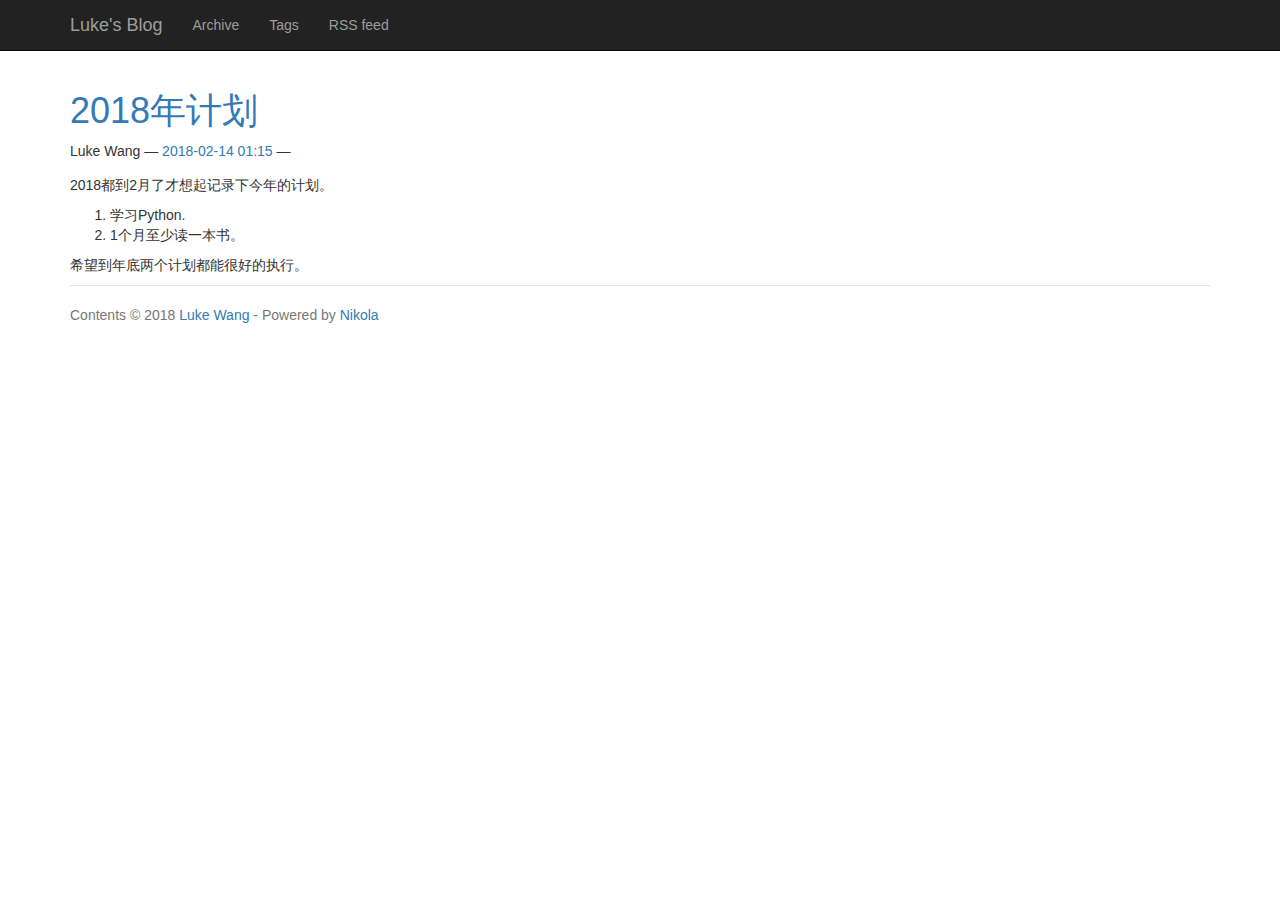
==== index.html @ cc6bde12 "Nikola auto commit." ====
<!DOCTYPE html>
<html prefix="og: http://ogp.me/ns# article: http://ogp.me/ns/article# " lang="en">
<head>
<meta charset="utf-8">
<meta name="description" content="Luke's Blog">
<meta name="viewport" content="width=device-width, initial-scale=1">
<title>Luke's Blog</title>
<link href="assets/css/all-nocdn.css" rel="stylesheet" type="text/css">
<meta name="theme-color" content="#5670d4">
<meta name="generator" content="Nikola (getnikola.com)">
<link rel="alternate" type="application/rss+xml" title="RSS" href="rss.xml">
<link rel="canonical" href="https://esir.me/">
<!--[if lt IE 9]><script src="assets/js/html5.js"></script><![endif]--><link rel="prefetch" href="posts/plan-for-2018/" type="text/html">
</head>
<body>
<a href="#content" class="sr-only sr-only-focusable">Skip to main content</a>

<!-- Menubar -->

<nav class="navbar navbar-inverse navbar-static-top"><div class="container">
<!-- This keeps the margins nice -->
        <div class="navbar-header">
            <button type="button" class="navbar-toggle collapsed" data-toggle="collapse" data-target="#bs-navbar" aria-controls="bs-navbar" aria-expanded="false">
            <span class="sr-only">Toggle navigation</span>
            <span class="icon-bar"></span>
            <span class="icon-bar"></span>
            <span class="icon-bar"></span>
            </button>
            <a class="navbar-brand" href="https://esir.me/">

                <span id="blog-title">Luke's Blog</span>
            </a>
        </div>
<!-- /.navbar-header -->
        <div class="collapse navbar-collapse" id="bs-navbar" aria-expanded="false">
            <ul class="nav navbar-nav">
<li>
<a href="archive.html">Archive</a>
                </li>
<li>
<a href="categories/">Tags</a>
                </li>
<li>
<a href="rss.xml">RSS feed</a>

                
            </li>
</ul>
<ul class="nav navbar-nav navbar-right"></ul>
</div>
<!-- /.navbar-collapse -->
    </div>
<!-- /.container -->
</nav><!-- End of Menubar --><div class="container" id="content" role="main">
    <div class="body-content">
        <!--Body content-->
        <div class="row">
            
            

    


    
<div class="postindex">
    <article class="h-entry post-text"><header><h1 class="p-name entry-title"><a href="posts/plan-for-2018/" class="u-url">2018年计划</a></h1>
        <div class="metadata">
            <p class="byline author vcard"><span class="byline-name fn" itemprop="author">
                Luke Wang
            </span></p>
            <p class="dateline"><a href="posts/plan-for-2018/" rel="bookmark"><time class="published dt-published" datetime="2018-02-14T01:15:41+08:00" title="2018-02-14 01:15">2018-02-14 01:15</time></a></p>
                <p class="commentline">
        


        </p>
</div>
    </header><div class="e-content entry-content">
    <div>
<p>2018都到2月了才想起记录下今年的计划。</p>
<ol>
<li>学习Python.</li>
<li>1个月至少读一本书。</li>
</ol>
<p>希望到年底两个计划都能很好的执行。</p>
</div>
    </div>
    </article>
</div>



        





        </div>
        <!--End of body content-->

        <footer id="footer">
            Contents © 2018         <a href="mailto:hf.bluesky@gmail.com">Luke Wang</a> - Powered by         <a href="https://getnikola.com" rel="nofollow">Nikola</a>         
            
        </footer>
</div>
</div>


            <script src="assets/js/all-nocdn.js"></script><script>$('a.image-reference:not(.islink) img:not(.islink)').parent().colorbox({rel:"gal",maxWidth:"100%",maxHeight:"100%",scalePhotos:true});</script><!-- fancy dates --><script>
    moment.locale("en");
    fancydates(0, "YYYY-MM-DD HH:mm");
    </script><!-- end fancy dates -->
</body>
</html>
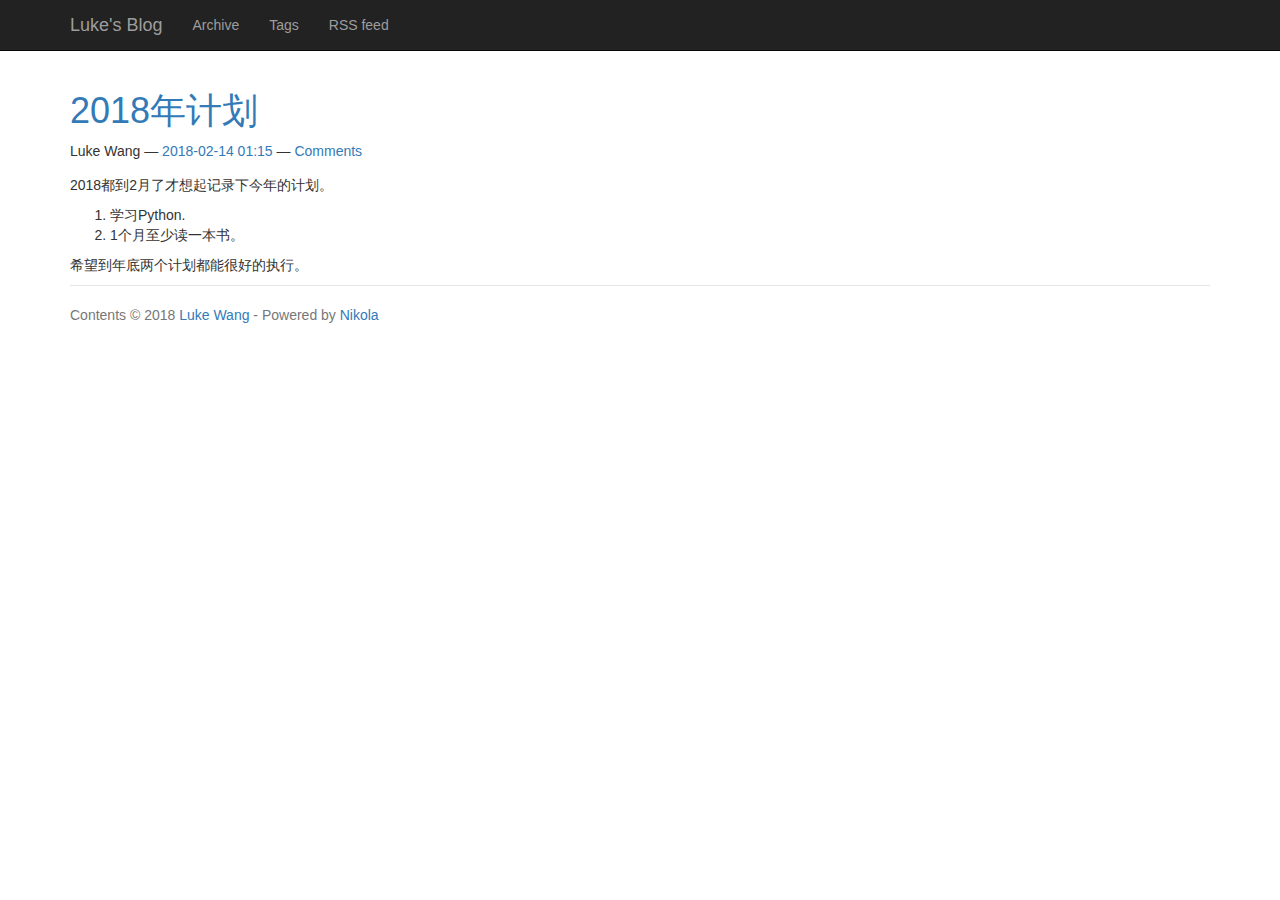
==== commit c2218321: "Nikola auto commit." ====
--- a/index.html
+++ b/index.html
@@ -71,6 +71,7 @@
             <p class="dateline"><a href="posts/plan-for-2018/" rel="bookmark"><time class="published dt-published" datetime="2018-02-14T01:15:41+08:00" title="2018-02-14 01:15">2018-02-14 01:15</time></a></p>
                 <p class="commentline">
         
+    <a href="posts/plan-for-2018/#disqus_thread" data-disqus-identifier="cache/posts/plan-for-2018.html">Comments</a>
 
 
         </p>
@@ -91,12 +92,8 @@
 
 
         
-
-
-
-
-
-        </div>
+       <script>var disqus_shortname="esir";(function(){var a=document.createElement("script");a.async=true;a.src="https://"+disqus_shortname+".disqus.com/count.js";(document.getElementsByTagName("head")[0]||document.getElementsByTagName("body")[0]).appendChild(a)}());</script>
+</div>
         <!--End of body content-->
 
         <footer id="footer">
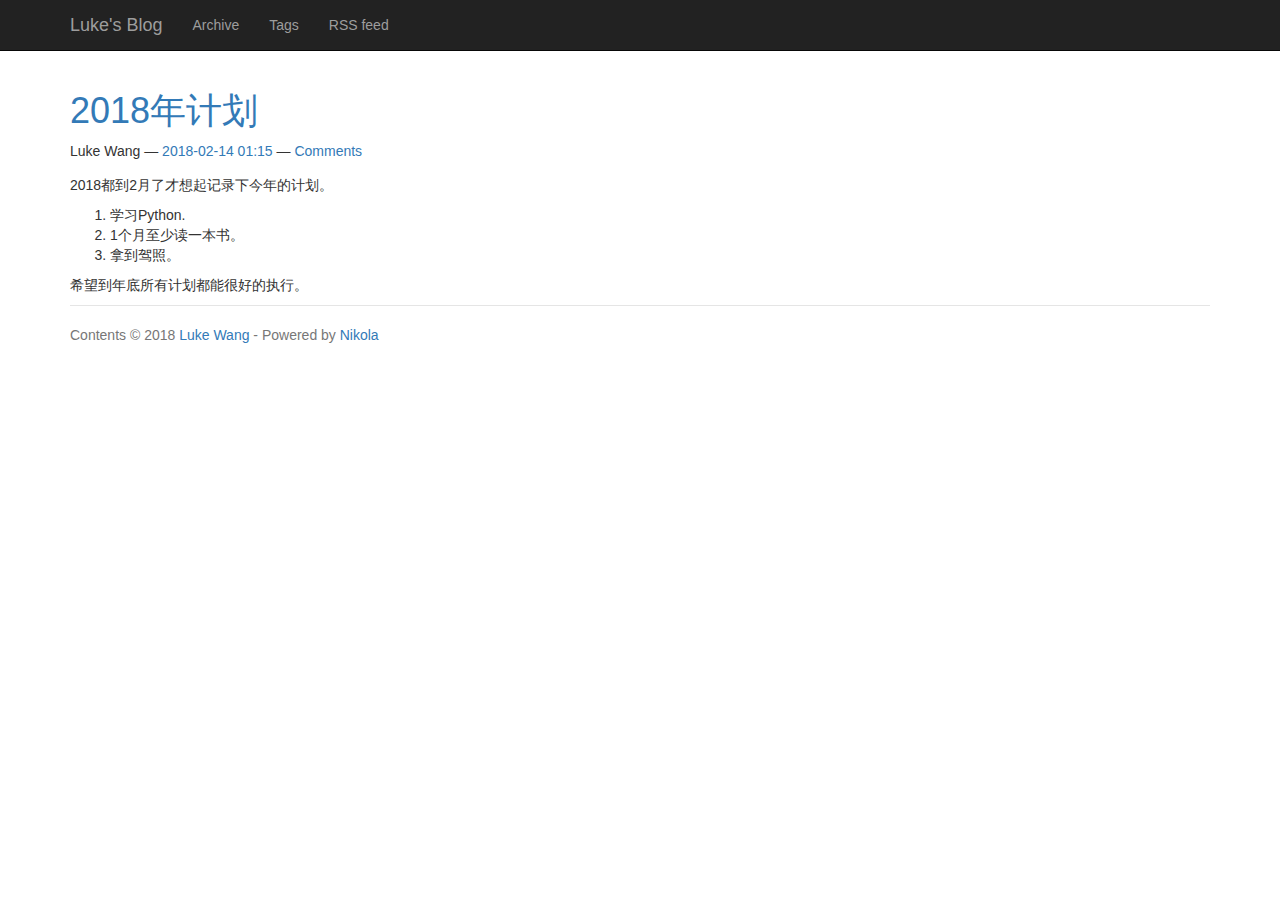
==== commit e530d8ee: "Nikola auto commit." ====
--- a/index.html
+++ b/index.html
@@ -82,8 +82,9 @@
 <ol>
 <li>学习Python.</li>
 <li>1个月至少读一本书。</li>
+<li>拿到驾照。</li>
 </ol>
-<p>希望到年底两个计划都能很好的执行。</p>
+<p>希望到年底所有计划都能很好的执行。</p>
 </div>
     </div>
     </article>
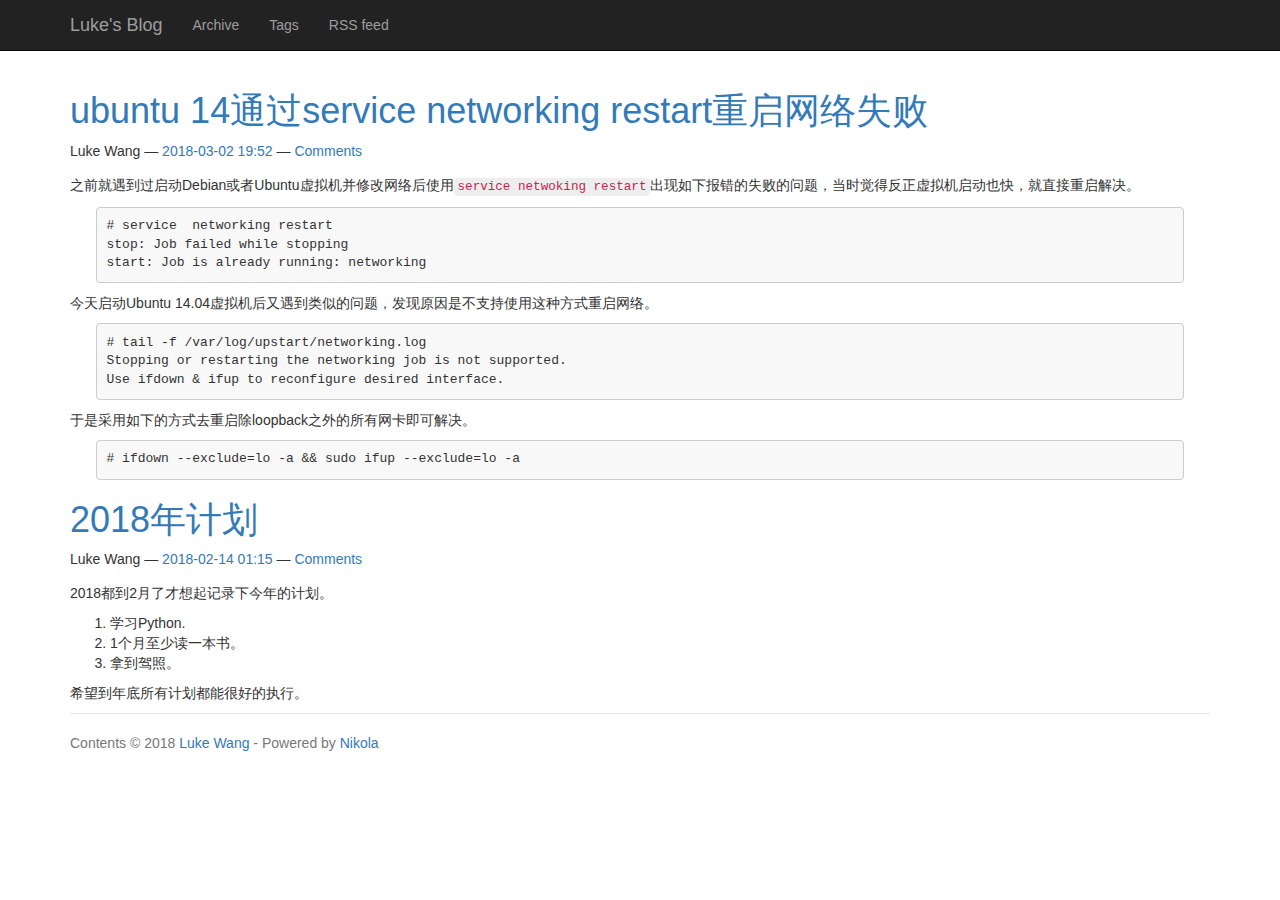
==== commit 48e0ad78: "Nikola auto commit." ====
--- a/index.html
+++ b/index.html
@@ -1,113 +1,147 @@
-<!DOCTYPE html>
-<html prefix="og: http://ogp.me/ns# article: http://ogp.me/ns/article# " lang="en">
-<head>
-<meta charset="utf-8">
-<meta name="description" content="Luke's Blog">
-<meta name="viewport" content="width=device-width, initial-scale=1">
-<title>Luke's Blog</title>
-<link href="assets/css/all-nocdn.css" rel="stylesheet" type="text/css">
-<meta name="theme-color" content="#5670d4">
-<meta name="generator" content="Nikola (getnikola.com)">
-<link rel="alternate" type="application/rss+xml" title="RSS" href="rss.xml">
-<link rel="canonical" href="https://esir.me/">
-<!--[if lt IE 9]><script src="assets/js/html5.js"></script><![endif]--><link rel="prefetch" href="posts/plan-for-2018/" type="text/html">
-</head>
-<body>
-<a href="#content" class="sr-only sr-only-focusable">Skip to main content</a>
-
-<!-- Menubar -->
-
-<nav class="navbar navbar-inverse navbar-static-top"><div class="container">
-<!-- This keeps the margins nice -->
-        <div class="navbar-header">
-            <button type="button" class="navbar-toggle collapsed" data-toggle="collapse" data-target="#bs-navbar" aria-controls="bs-navbar" aria-expanded="false">
-            <span class="sr-only">Toggle navigation</span>
-            <span class="icon-bar"></span>
-            <span class="icon-bar"></span>
-            <span class="icon-bar"></span>
-            </button>
-            <a class="navbar-brand" href="https://esir.me/">
-
-                <span id="blog-title">Luke's Blog</span>
-            </a>
-        </div>
-<!-- /.navbar-header -->
-        <div class="collapse navbar-collapse" id="bs-navbar" aria-expanded="false">
-            <ul class="nav navbar-nav">
-<li>
-<a href="archive.html">Archive</a>
-                </li>
-<li>
-<a href="categories/">Tags</a>
-                </li>
-<li>
-<a href="rss.xml">RSS feed</a>
-
-                
-            </li>
-</ul>
-<ul class="nav navbar-nav navbar-right"></ul>
-</div>
-<!-- /.navbar-collapse -->
-    </div>
-<!-- /.container -->
-</nav><!-- End of Menubar --><div class="container" id="content" role="main">
-    <div class="body-content">
-        <!--Body content-->
-        <div class="row">
-            
-            
-
-    
-
-
-    
-<div class="postindex">
-    <article class="h-entry post-text"><header><h1 class="p-name entry-title"><a href="posts/plan-for-2018/" class="u-url">2018年计划</a></h1>
-        <div class="metadata">
-            <p class="byline author vcard"><span class="byline-name fn" itemprop="author">
-                Luke Wang
-            </span></p>
-            <p class="dateline"><a href="posts/plan-for-2018/" rel="bookmark"><time class="published dt-published" datetime="2018-02-14T01:15:41+08:00" title="2018-02-14 01:15">2018-02-14 01:15</time></a></p>
-                <p class="commentline">
-        
-    <a href="posts/plan-for-2018/#disqus_thread" data-disqus-identifier="cache/posts/plan-for-2018.html">Comments</a>
-
-
-        </p>
-</div>
-    </header><div class="e-content entry-content">
-    <div>
-<p>2018都到2月了才想起记录下今年的计划。</p>
-<ol>
-<li>学习Python.</li>
-<li>1个月至少读一本书。</li>
-<li>拿到驾照。</li>
-</ol>
-<p>希望到年底所有计划都能很好的执行。</p>
-</div>
-    </div>
-    </article>
-</div>
-
-
-
-        
-       <script>var disqus_shortname="esir";(function(){var a=document.createElement("script");a.async=true;a.src="https://"+disqus_shortname+".disqus.com/count.js";(document.getElementsByTagName("head")[0]||document.getElementsByTagName("body")[0]).appendChild(a)}());</script>
-</div>
-        <!--End of body content-->
-
-        <footer id="footer">
-            Contents © 2018         <a href="mailto:hf.bluesky@gmail.com">Luke Wang</a> - Powered by         <a href="https://getnikola.com" rel="nofollow">Nikola</a>         
-            
-        </footer>
-</div>
-</div>
-
-
-            <script src="assets/js/all-nocdn.js"></script><script>$('a.image-reference:not(.islink) img:not(.islink)').parent().colorbox({rel:"gal",maxWidth:"100%",maxHeight:"100%",scalePhotos:true});</script><!-- fancy dates --><script>
-    moment.locale("en");
-    fancydates(0, "YYYY-MM-DD HH:mm");
-    </script><!-- end fancy dates -->
-</body>
-</html>
+<!DOCTYPE html>
+<html prefix="og: http://ogp.me/ns# article: http://ogp.me/ns/article# " lang="en">
+<head>
+<meta charset="utf-8">
+<meta name="description" content="Luke's Blog">
+<meta name="viewport" content="width=device-width, initial-scale=1">
+<title>Luke's Blog</title>
+<link href="assets/css/all-nocdn.css" rel="stylesheet" type="text/css">
+<meta name="theme-color" content="#5670d4">
+<meta name="generator" content="Nikola (getnikola.com)">
+<link rel="alternate" type="application/rss+xml" title="RSS" href="rss.xml">
+<link rel="canonical" href="https://esir.me/">
+<!--[if lt IE 9]><script src="assets/js/html5.js"></script><![endif]--><link rel="prefetch" href="posts/ubuntu-14-service-networking-restart-not-working/" type="text/html">
+</head>
+<body>
+<a href="#content" class="sr-only sr-only-focusable">Skip to main content</a>
+
+<!-- Menubar -->
+
+<nav class="navbar navbar-inverse navbar-static-top"><div class="container">
+<!-- This keeps the margins nice -->
+        <div class="navbar-header">
+            <button type="button" class="navbar-toggle collapsed" data-toggle="collapse" data-target="#bs-navbar" aria-controls="bs-navbar" aria-expanded="false">
+            <span class="sr-only">Toggle navigation</span>
+            <span class="icon-bar"></span>
+            <span class="icon-bar"></span>
+            <span class="icon-bar"></span>
+            </button>
+            <a class="navbar-brand" href="https://esir.me/">
+
+                <span id="blog-title">Luke's Blog</span>
+            </a>
+        </div>
+<!-- /.navbar-header -->
+        <div class="collapse navbar-collapse" id="bs-navbar" aria-expanded="false">
+            <ul class="nav navbar-nav">
+<li>
+<a href="archive.html">Archive</a>
+                </li>
+<li>
+<a href="categories/">Tags</a>
+                </li>
+<li>
+<a href="rss.xml">RSS feed</a>
+
+                
+            </li>
+</ul>
+<ul class="nav navbar-nav navbar-right"></ul>
+</div>
+<!-- /.navbar-collapse -->
+    </div>
+<!-- /.container -->
+</nav><!-- End of Menubar --><div class="container" id="content" role="main">
+    <div class="body-content">
+        <!--Body content-->
+        <div class="row">
+            
+            
+
+    
+
+
+    
+<div class="postindex">
+    <article class="h-entry post-text"><header><h1 class="p-name entry-title"><a href="posts/ubuntu-14-service-networking-restart-not-working/" class="u-url">ubuntu 14通过service networking restart重启网络失败</a></h1>
+        <div class="metadata">
+            <p class="byline author vcard"><span class="byline-name fn" itemprop="author">
+                Luke Wang
+            </span></p>
+            <p class="dateline"><a href="posts/ubuntu-14-service-networking-restart-not-working/" rel="bookmark"><time class="published dt-published" datetime="2018-03-02T19:52:54+08:00" title="2018-03-02 19:52">2018-03-02 19:52</time></a></p>
+                <p class="commentline">
+        
+    <a href="posts/ubuntu-14-service-networking-restart-not-working/#disqus_thread" data-disqus-identifier="cache/posts/ubuntu-14-service-networking-restart-not-working.html">Comments</a>
+
+
+        </p>
+</div>
+    </header><div class="e-content entry-content">
+    <div>
+<p>之前就遇到过启动Debian或者Ubuntu虚拟机并修改网络后使用<code>service netwoking restart</code>出现如下报错的失败的问题，当时觉得反正虚拟机启动也快，就直接重启解决。</p>
+<pre class="code literal-block"><span></span># service  networking restart
+stop: Job failed while stopping
+start: Job is already running: networking
+</pre>
+
+
+<p>今天启动Ubuntu 14.04虚拟机后又遇到类似的问题，发现原因是不支持使用这种方式重启网络。</p>
+<pre class="code literal-block"><span></span># tail -f /var/log/upstart/networking.log
+Stopping or restarting the networking job is not supported.
+Use ifdown &amp; ifup to reconfigure desired interface.
+</pre>
+
+
+<p>于是采用如下的方式去重启除loopback之外的所有网卡即可解决。</p>
+<pre class="code literal-block"><span></span># ifdown --exclude=lo -a &amp;&amp; sudo ifup --exclude=lo -a
+</pre>
+</div>
+    </div>
+    </article><article class="h-entry post-text"><header><h1 class="p-name entry-title"><a href="posts/plan-for-2018/" class="u-url">2018年计划</a></h1>
+        <div class="metadata">
+            <p class="byline author vcard"><span class="byline-name fn" itemprop="author">
+                Luke Wang
+            </span></p>
+            <p class="dateline"><a href="posts/plan-for-2018/" rel="bookmark"><time class="published dt-published" datetime="2018-02-14T01:15:41+08:00" title="2018-02-14 01:15">2018-02-14 01:15</time></a></p>
+                <p class="commentline">
+        
+    <a href="posts/plan-for-2018/#disqus_thread" data-disqus-identifier="cache/posts/plan-for-2018.html">Comments</a>
+
+
+        </p>
+</div>
+    </header><div class="e-content entry-content">
+    <div>
+<p>2018都到2月了才想起记录下今年的计划。</p>
+<ol>
+<li>学习Python.</li>
+<li>1个月至少读一本书。</li>
+<li>拿到驾照。</li>
+</ol>
+<p>希望到年底所有计划都能很好的执行。</p>
+</div>
+    </div>
+    </article>
+</div>
+
+
+
+        
+       <script>var disqus_shortname="esir";(function(){var a=document.createElement("script");a.async=true;a.src="https://"+disqus_shortname+".disqus.com/count.js";(document.getElementsByTagName("head")[0]||document.getElementsByTagName("body")[0]).appendChild(a)}());</script>
+</div>
+        <!--End of body content-->
+
+        <footer id="footer">
+            Contents © 2018         <a href="mailto:hf.bluesky@gmail.com">Luke Wang</a> - Powered by         <a href="https://getnikola.com" rel="nofollow">Nikola</a>         
+            
+        </footer>
+</div>
+</div>
+
+
+            <script src="assets/js/all-nocdn.js"></script><script>$('a.image-reference:not(.islink) img:not(.islink)').parent().colorbox({rel:"gal",maxWidth:"100%",maxHeight:"100%",scalePhotos:true});</script><!-- fancy dates --><script>
+    moment.locale("en");
+    fancydates(0, "YYYY-MM-DD HH:mm");
+    </script><!-- end fancy dates -->
+</body>
+</html>
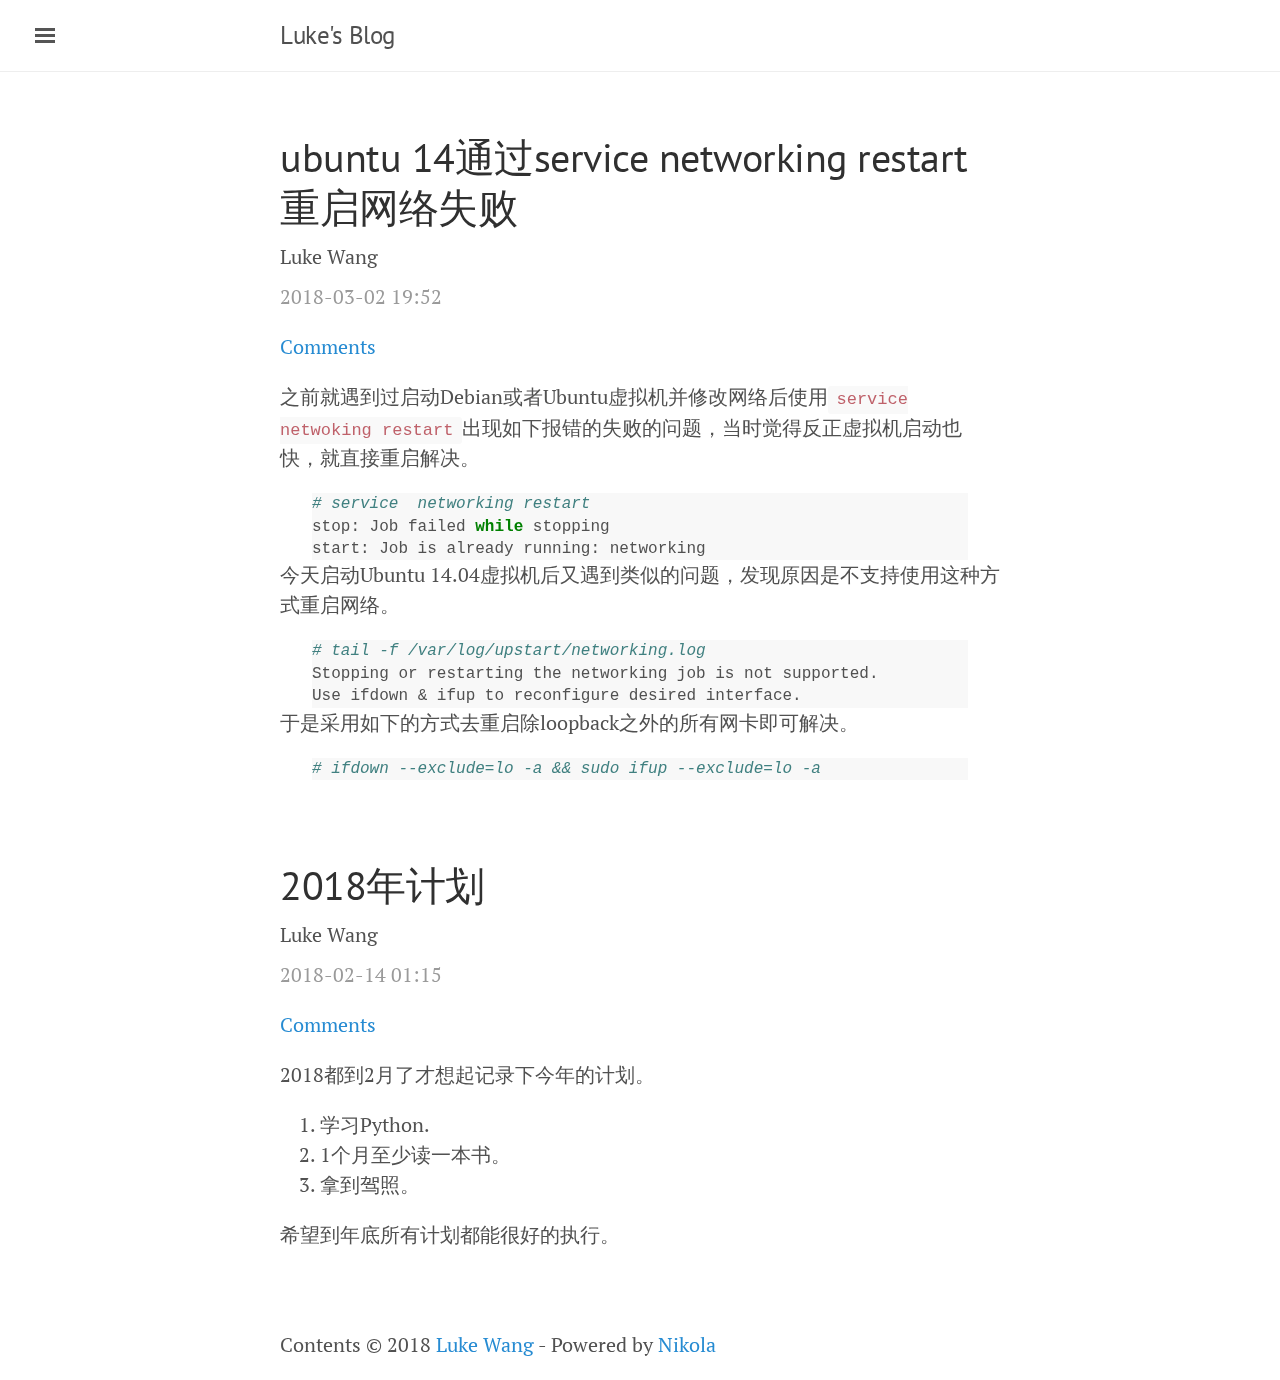
==== commit 099df193: "Nikola auto commit." ====
--- a/index.html
+++ b/index.html
@@ -1,147 +1,123 @@
-<!DOCTYPE html>
-<html prefix="og: http://ogp.me/ns# article: http://ogp.me/ns/article# " lang="en">
-<head>
-<meta charset="utf-8">
-<meta name="description" content="Luke's Blog">
-<meta name="viewport" content="width=device-width, initial-scale=1">
-<title>Luke's Blog</title>
-<link href="assets/css/all-nocdn.css" rel="stylesheet" type="text/css">
-<meta name="theme-color" content="#5670d4">
-<meta name="generator" content="Nikola (getnikola.com)">
-<link rel="alternate" type="application/rss+xml" title="RSS" href="rss.xml">
-<link rel="canonical" href="https://esir.me/">
-<!--[if lt IE 9]><script src="assets/js/html5.js"></script><![endif]--><link rel="prefetch" href="posts/ubuntu-14-service-networking-restart-not-working/" type="text/html">
-</head>
-<body>
-<a href="#content" class="sr-only sr-only-focusable">Skip to main content</a>
-
-<!-- Menubar -->
-
-<nav class="navbar navbar-inverse navbar-static-top"><div class="container">
-<!-- This keeps the margins nice -->
-        <div class="navbar-header">
-            <button type="button" class="navbar-toggle collapsed" data-toggle="collapse" data-target="#bs-navbar" aria-controls="bs-navbar" aria-expanded="false">
-            <span class="sr-only">Toggle navigation</span>
-            <span class="icon-bar"></span>
-            <span class="icon-bar"></span>
-            <span class="icon-bar"></span>
-            </button>
-            <a class="navbar-brand" href="https://esir.me/">
-
-                <span id="blog-title">Luke's Blog</span>
-            </a>
-        </div>
-<!-- /.navbar-header -->
-        <div class="collapse navbar-collapse" id="bs-navbar" aria-expanded="false">
-            <ul class="nav navbar-nav">
-<li>
-<a href="archive.html">Archive</a>
-                </li>
-<li>
-<a href="categories/">Tags</a>
-                </li>
-<li>
-<a href="rss.xml">RSS feed</a>
-
-                
-            </li>
-</ul>
-<ul class="nav navbar-nav navbar-right"></ul>
-</div>
-<!-- /.navbar-collapse -->
-    </div>
-<!-- /.container -->
-</nav><!-- End of Menubar --><div class="container" id="content" role="main">
-    <div class="body-content">
-        <!--Body content-->
-        <div class="row">
-            
-            
-
-    
-
-
-    
-<div class="postindex">
-    <article class="h-entry post-text"><header><h1 class="p-name entry-title"><a href="posts/ubuntu-14-service-networking-restart-not-working/" class="u-url">ubuntu 14通过service networking restart重启网络失败</a></h1>
-        <div class="metadata">
-            <p class="byline author vcard"><span class="byline-name fn" itemprop="author">
-                Luke Wang
-            </span></p>
-            <p class="dateline"><a href="posts/ubuntu-14-service-networking-restart-not-working/" rel="bookmark"><time class="published dt-published" datetime="2018-03-02T19:52:54+08:00" title="2018-03-02 19:52">2018-03-02 19:52</time></a></p>
-                <p class="commentline">
-        
-    <a href="posts/ubuntu-14-service-networking-restart-not-working/#disqus_thread" data-disqus-identifier="cache/posts/ubuntu-14-service-networking-restart-not-working.html">Comments</a>
-
-
-        </p>
-</div>
-    </header><div class="e-content entry-content">
-    <div>
-<p>之前就遇到过启动Debian或者Ubuntu虚拟机并修改网络后使用<code>service netwoking restart</code>出现如下报错的失败的问题，当时觉得反正虚拟机启动也快，就直接重启解决。</p>
-<pre class="code literal-block"><span></span># service  networking restart
-stop: Job failed while stopping
-start: Job is already running: networking
-</pre>
-
-
-<p>今天启动Ubuntu 14.04虚拟机后又遇到类似的问题，发现原因是不支持使用这种方式重启网络。</p>
-<pre class="code literal-block"><span></span># tail -f /var/log/upstart/networking.log
-Stopping or restarting the networking job is not supported.
-Use ifdown &amp; ifup to reconfigure desired interface.
-</pre>
-
-
-<p>于是采用如下的方式去重启除loopback之外的所有网卡即可解决。</p>
-<pre class="code literal-block"><span></span># ifdown --exclude=lo -a &amp;&amp; sudo ifup --exclude=lo -a
-</pre>
-</div>
-    </div>
-    </article><article class="h-entry post-text"><header><h1 class="p-name entry-title"><a href="posts/plan-for-2018/" class="u-url">2018年计划</a></h1>
-        <div class="metadata">
-            <p class="byline author vcard"><span class="byline-name fn" itemprop="author">
-                Luke Wang
-            </span></p>
-            <p class="dateline"><a href="posts/plan-for-2018/" rel="bookmark"><time class="published dt-published" datetime="2018-02-14T01:15:41+08:00" title="2018-02-14 01:15">2018-02-14 01:15</time></a></p>
-                <p class="commentline">
-        
-    <a href="posts/plan-for-2018/#disqus_thread" data-disqus-identifier="cache/posts/plan-for-2018.html">Comments</a>
-
-
-        </p>
-</div>
-    </header><div class="e-content entry-content">
-    <div>
-<p>2018都到2月了才想起记录下今年的计划。</p>
-<ol>
-<li>学习Python.</li>
-<li>1个月至少读一本书。</li>
-<li>拿到驾照。</li>
-</ol>
-<p>希望到年底所有计划都能很好的执行。</p>
-</div>
-    </div>
-    </article>
-</div>
-
-
-
-        
-       <script>var disqus_shortname="esir";(function(){var a=document.createElement("script");a.async=true;a.src="https://"+disqus_shortname+".disqus.com/count.js";(document.getElementsByTagName("head")[0]||document.getElementsByTagName("body")[0]).appendChild(a)}());</script>
-</div>
-        <!--End of body content-->
-
-        <footer id="footer">
-            Contents © 2018         <a href="mailto:hf.bluesky@gmail.com">Luke Wang</a> - Powered by         <a href="https://getnikola.com" rel="nofollow">Nikola</a>         
-            
-        </footer>
-</div>
-</div>
-
-
-            <script src="assets/js/all-nocdn.js"></script><script>$('a.image-reference:not(.islink) img:not(.islink)').parent().colorbox({rel:"gal",maxWidth:"100%",maxHeight:"100%",scalePhotos:true});</script><!-- fancy dates --><script>
-    moment.locale("en");
-    fancydates(0, "YYYY-MM-DD HH:mm");
-    </script><!-- end fancy dates -->
-</body>
-</html>
+<!DOCTYPE html>
+<html prefix="og: http://ogp.me/ns# article: http://ogp.me/ns/article# " vocab="http://ogp.me/ns" lang="en">
+<head>
+<meta charset="utf-8">
+<meta name="description" content="Luke's Blog">
+<meta name="viewport" content="width=device-width">
+<title>Luke's Blog | Luke's Blog</title>
+<link href="assets/css/all.css" rel="stylesheet" type="text/css">
+<link rel="stylesheet" href="//fonts.googleapis.com/css?family=PT+Serif:400,400italic,700%7CPT+Sans:400">
+<link rel="alternate" type="application/rss+xml" title="RSS" href="rss.xml">
+<link rel="canonical" href="https://esir.me/">
+<!--[if lt IE 9]><script src="assets/js/html5.js"></script><![endif]--><link rel="prefetch" href="posts/ubuntu-14-service-networking-restart-not-working/" type="text/html">
+</head>
+<body>
+    <a href="#content" class="sr-only sr-only-focusable">Skip to main content</a>
+    <!-- Target for toggling the sidebar `.sidebar-checkbox` is for regular
+            styles, `#sidebar-checkbox` for behavior. -->
+    <input type="checkbox" class="sidebar-checkbox" id="sidebar-checkbox"><!-- Toggleable sidebar --><div class="sidebar" id="sidebar">
+        <div class="sidebar-item">
+            <p>A reserved <a href="https://getnikola.com" target="_blank">Nikola</a> theme that places the utmost gravity on content with a hidden drawer. Made by <a href="https://twitter.com/mdo" target="_blank">@mdo</a> for Jekyll,
+            ported to Nikola by <a href="https://twitter.com/ralsina" target="_blank">@ralsina</a>.</p>
+        </div>
+        
+    <nav id="menu" role="navigation" class="sidebar-nav"><a class="sidebar-nav-item" href="archive.html">Archive</a>
+        <a class="sidebar-nav-item" href="categories/">Tags</a>
+        <a class="sidebar-nav-item" href="rss.xml">RSS feed</a>
+    
+    
+    </nav>
+</div>
+
+    <!-- Wrap is the content to shift when toggling the sidebar. We wrap the
+         content to avoid any CSS collisions with our real content. -->
+    <div class="wrap">
+      <div class="masthead">
+        <div class="container">
+          
+    <h3 id="brand" class="masthead-title">
+      <a href="https://esir.me/" title="Luke's Blog" rel="home">Luke's Blog</a>
+    </h3>
+
+        </div>
+      </div>
+
+      <div class="container content" id="content">
+        
+
+<div class="posts">
+    <article class="post h-entry post-text"><header><h1 class="post-title p-name"><a href="posts/ubuntu-14-service-networking-restart-not-working/" class="u-url">ubuntu 14通过service networking restart重启网络失败</a></h1>
+        <div class="metadata">
+            <p class="byline author vcard"><span class="byline-name fn">Luke Wang</span></p>
+            <p class="dateline"><a href="posts/ubuntu-14-service-networking-restart-not-working/" rel="bookmark"><time class="post-date published dt-published" datetime="2018-03-02T19:52:54+08:00" title="2018-03-02 19:52">2018-03-02 19:52</time></a></p>
+                <p class="commentline">
+        
+    <a href="posts/ubuntu-14-service-networking-restart-not-working/#disqus_thread" data-disqus-identifier="cache/posts/ubuntu-14-service-networking-restart-not-working.html">Comments</a>
+
+
+        </p>
+</div>
+    </header><div class="e-content entry-content">
+    <div>
+<p>之前就遇到过启动Debian或者Ubuntu虚拟机并修改网络后使用<code>service netwoking restart</code>出现如下报错的失败的问题，当时觉得反正虚拟机启动也快，就直接重启解决。</p>
+<pre class="code literal-block"><span></span><span class="c1"># service  networking restart</span>
+stop: Job failed <span class="k">while</span> stopping
+start: Job is already running: networking
+</pre>
+
+
+<p>今天启动Ubuntu 14.04虚拟机后又遇到类似的问题，发现原因是不支持使用这种方式重启网络。</p>
+<pre class="code literal-block"><span></span><span class="c1"># tail -f /var/log/upstart/networking.log</span>
+Stopping or restarting the networking job is not supported.
+Use ifdown <span class="p">&amp;</span> ifup to reconfigure desired interface.
+</pre>
+
+
+<p>于是采用如下的方式去重启除loopback之外的所有网卡即可解决。</p>
+<pre class="code literal-block"><span></span><span class="c1"># ifdown --exclude=lo -a &amp;&amp; sudo ifup --exclude=lo -a</span>
+</pre>
+</div>
+    </div>
+    </article><article class="post h-entry post-text"><header><h1 class="post-title p-name"><a href="posts/plan-for-2018/" class="u-url">2018年计划</a></h1>
+        <div class="metadata">
+            <p class="byline author vcard"><span class="byline-name fn">Luke Wang</span></p>
+            <p class="dateline"><a href="posts/plan-for-2018/" rel="bookmark"><time class="post-date published dt-published" datetime="2018-02-14T01:15:41+08:00" title="2018-02-14 01:15">2018-02-14 01:15</time></a></p>
+                <p class="commentline">
+        
+    <a href="posts/plan-for-2018/#disqus_thread" data-disqus-identifier="cache/posts/plan-for-2018.html">Comments</a>
+
+
+        </p>
+</div>
+    </header><div class="e-content entry-content">
+    <div>
+<p>2018都到2月了才想起记录下今年的计划。</p>
+<ol>
+<li>学习Python.</li>
+<li>1个月至少读一本书。</li>
+<li>拿到驾照。</li>
+</ol>
+<p>希望到年底所有计划都能很好的执行。</p>
+</div>
+    </div>
+    </article>
+</div>
+
+
+
+        
+       <script>var disqus_shortname="esir";(function(){var a=document.createElement("script");a.async=true;a.src="https://"+disqus_shortname+".disqus.com/count.js";(document.getElementsByTagName("head")[0]||document.getElementsByTagName("body")[0]).appendChild(a)}());</script><footer id="footer"><p>Contents © 2018         <a href="mailto:hf.bluesky@gmail.com">Luke Wang</a> - Powered by         <a href="https://getnikola.com" rel="nofollow">Nikola</a>         </p>
+            
+        </footer>
+</div>
+    </div>
+    <label for="sidebar-checkbox" class="sidebar-toggle"></label>
+    
+    
+    
+            <script src="assets/js/all-nocdn.js"></script><!-- fancy dates --><script>
+    moment.locale("en");
+    fancydates(0, "YYYY-MM-DD HH:mm");
+    </script><!-- end fancy dates -->
+</body>
+</html>
--- a/assets/css/all.css
+++ b/assets/css/all.css
@@ -0,0 +1,1249 @@
+@import url("html4css1.css");
+@import url("nikola_rst.css");
+
+/* code.css file generated by Nikola */
+pre.code .hll { background-color: #ffffcc }
+pre.code  { background: #f8f8f8; }
+pre.code .c { color: #408080; font-style: italic } /* Comment */
+pre.code .err { border: 1px solid #FF0000 } /* Error */
+pre.code .k { color: #008000; font-weight: bold } /* Keyword */
+pre.code .o { color: #666666 } /* Operator */
+pre.code .ch { color: #408080; font-style: italic } /* Comment.Hashbang */
+pre.code .cm { color: #408080; font-style: italic } /* Comment.Multiline */
+pre.code .cp { color: #BC7A00 } /* Comment.Preproc */
+pre.code .cpf { color: #408080; font-style: italic } /* Comment.PreprocFile */
+pre.code .c1 { color: #408080; font-style: italic } /* Comment.Single */
+pre.code .cs { color: #408080; font-style: italic } /* Comment.Special */
+pre.code .gd { color: #A00000 } /* Generic.Deleted */
+pre.code .ge { font-style: italic } /* Generic.Emph */
+pre.code .gr { color: #FF0000 } /* Generic.Error */
+pre.code .gh { color: #000080; font-weight: bold } /* Generic.Heading */
+pre.code .gi { color: #00A000 } /* Generic.Inserted */
+pre.code .go { color: #888888 } /* Generic.Output */
+pre.code .gp { color: #000080; font-weight: bold } /* Generic.Prompt */
+pre.code .gs { font-weight: bold } /* Generic.Strong */
+pre.code .gu { color: #800080; font-weight: bold } /* Generic.Subheading */
+pre.code .gt { color: #0044DD } /* Generic.Traceback */
+pre.code .kc { color: #008000; font-weight: bold } /* Keyword.Constant */
+pre.code .kd { color: #008000; font-weight: bold } /* Keyword.Declaration */
+pre.code .kn { color: #008000; font-weight: bold } /* Keyword.Namespace */
+pre.code .kp { color: #008000 } /* Keyword.Pseudo */
+pre.code .kr { color: #008000; font-weight: bold } /* Keyword.Reserved */
+pre.code .kt { color: #B00040 } /* Keyword.Type */
+pre.code .m { color: #666666 } /* Literal.Number */
+pre.code .s { color: #BA2121 } /* Literal.String */
+pre.code .na { color: #7D9029 } /* Name.Attribute */
+pre.code .nb { color: #008000 } /* Name.Builtin */
+pre.code .nc { color: #0000FF; font-weight: bold } /* Name.Class */
+pre.code .no { color: #880000 } /* Name.Constant */
+pre.code .nd { color: #AA22FF } /* Name.Decorator */
+pre.code .ni { color: #999999; font-weight: bold } /* Name.Entity */
+pre.code .ne { color: #D2413A; font-weight: bold } /* Name.Exception */
+pre.code .nf { color: #0000FF } /* Name.Function */
+pre.code .nl { color: #A0A000 } /* Name.Label */
+pre.code .nn { color: #0000FF; font-weight: bold } /* Name.Namespace */
+pre.code .nt { color: #008000; font-weight: bold } /* Name.Tag */
+pre.code .nv { color: #19177C } /* Name.Variable */
+pre.code .ow { color: #AA22FF; font-weight: bold } /* Operator.Word */
+pre.code .w { color: #bbbbbb } /* Text.Whitespace */
+pre.code .mb { color: #666666 } /* Literal.Number.Bin */
+pre.code .mf { color: #666666 } /* Literal.Number.Float */
+pre.code .mh { color: #666666 } /* Literal.Number.Hex */
+pre.code .mi { color: #666666 } /* Literal.Number.Integer */
+pre.code .mo { color: #666666 } /* Literal.Number.Oct */
+pre.code .sa { color: #BA2121 } /* Literal.String.Affix */
+pre.code .sb { color: #BA2121 } /* Literal.String.Backtick */
+pre.code .sc { color: #BA2121 } /* Literal.String.Char */
+pre.code .dl { color: #BA2121 } /* Literal.String.Delimiter */
+pre.code .sd { color: #BA2121; font-style: italic } /* Literal.String.Doc */
+pre.code .s2 { color: #BA2121 } /* Literal.String.Double */
+pre.code .se { color: #BB6622; font-weight: bold } /* Literal.String.Escape */
+pre.code .sh { color: #BA2121 } /* Literal.String.Heredoc */
+pre.code .si { color: #BB6688; font-weight: bold } /* Literal.String.Interpol */
+pre.code .sx { color: #008000 } /* Literal.String.Other */
+pre.code .sr { color: #BB6688 } /* Literal.String.Regex */
+pre.code .s1 { color: #BA2121 } /* Literal.String.Single */
+pre.code .ss { color: #19177C } /* Literal.String.Symbol */
+pre.code .bp { color: #008000 } /* Name.Builtin.Pseudo */
+pre.code .fm { color: #0000FF } /* Name.Function.Magic */
+pre.code .vc { color: #19177C } /* Name.Variable.Class */
+pre.code .vg { color: #19177C } /* Name.Variable.Global */
+pre.code .vi { color: #19177C } /* Name.Variable.Instance */
+pre.code .vm { color: #19177C } /* Name.Variable.Magic */
+pre.code .il { color: #666666 } /* Literal.Number.Integer.Long */
+table.codetable { width: 100%;} td.linenos {text-align: right; width: 4em;}
+
+/*
+ *                        ___
+ *                       /\_ \
+ *  _____     ___     ___\//\ \      __
+ * /\ '__`\  / __`\  / __`\\ \ \   /'__`\
+ * \ \ \_\ \/\ \_\ \/\ \_\ \\_\ \_/\  __/
+ *  \ \ ,__/\ \____/\ \____//\____\ \____\
+ *   \ \ \/  \/___/  \/___/ \/____/\/____/
+ *    \ \_\
+ *     \/_/
+ *
+ * Designed, built, and released under MIT license by @mdo. Learn more at
+ * https://github.com/poole/poole.
+ */
+
+
+/*
+ * Contents
+ *
+ * Body resets
+ * Custom type
+ * Messages
+ * Container
+ * Masthead
+ * Posts and pages
+ * Pagination
+ * Reverse layout
+ * Themes
+ */
+
+
+/*
+ * Body resets
+ *
+ * Update the foundational and global aspects of the page.
+ */
+
+* {
+  -webkit-box-sizing: border-box;
+     -moz-box-sizing: border-box;
+          box-sizing: border-box;
+}
+
+html,
+body {
+  margin: 0;
+  padding: 0;
+}
+
+html {
+  font-family: "Helvetica Neue", Helvetica, Arial, sans-serif;
+  font-size: 16px;
+  line-height: 1.5;
+}
+@media (min-width: 38em) {
+  html {
+    font-size: 20px;
+  }
+}
+
+body {
+  color: #515151;
+  background-color: #fff;
+  -webkit-text-size-adjust: 100%;
+      -ms-text-size-adjust: 100%;
+}
+
+/* No `:visited` state is required by default (browsers will use `a`) */
+a {
+  color: #268bd2;
+  text-decoration: none;
+}
+a strong {
+  color: inherit;
+}
+/* `:focus` is linked to `:hover` for basic accessibility */
+a:hover,
+a:focus {
+  text-decoration: underline;
+}
+
+/* Headings */
+h1, h2, h3, h4, h5, h6 {
+  margin-bottom: .5rem;
+  font-weight: bold;
+  line-height: 1.25;
+  color: #313131;
+  text-rendering: optimizeLegibility;
+}
+h1 {
+  font-size: 2rem;
+}
+h2 {
+  margin-top: 1rem;
+  font-size: 1.5rem;
+}
+h3 {
+  margin-top: 1.5rem;
+  font-size: 1.25rem;
+}
+h4, h5, h6 {
+  margin-top: 1rem;
+  font-size: 1rem;
+}
+
+/* Body text */
+p {
+  margin-top: 0;
+  margin-bottom: 1rem;
+}
+
+strong {
+  color: #303030;
+}
+
+
+/* Lists */
+ul, ol, dl {
+  margin-top: 0;
+  margin-bottom: 1rem;
+}
+
+dt {
+  font-weight: bold;
+}
+dd {
+  margin-bottom: .5rem;
+}
+
+/* Misc */
+hr {
+  position: relative;
+  margin: 1.5rem 0;
+  border: 0;
+  border-top: 1px solid #eee;
+  border-bottom: 1px solid #fff;
+}
+
+abbr {
+  font-size: 85%;
+  font-weight: bold;
+  color: #555;
+  text-transform: uppercase;
+}
+abbr[title] {
+  cursor: help;
+  border-bottom: 1px dotted #e5e5e5;
+}
+
+/* Code */
+code,
+pre {
+  font-family: Menlo, Monaco, "Courier New", monospace;
+}
+code {
+  padding: .25em .5em;
+  font-size: 85%;
+  color: #bf616a;
+  background-color: #f9f9f9;
+  border-radius: 3px;
+}
+pre {
+  display: block;
+  margin-top: 0;
+  margin-bottom: 0;
+  padding: 0;
+  font-size: .8rem;
+  line-height: 1.4;
+  white-space: pre;
+  overflow: auto;
+  word-break: break-all;
+  word-wrap: break-word;
+  background-color: #f9f9f9;
+}
+pre code {
+  padding: 0;
+  font-size: 100%;
+  color: inherit;
+  background-color: transparent;
+}
+
+/* Pygments via Jekyll */
+.highlight {
+  margin-bottom: 1rem;
+  border-radius: 4px;
+}
+.highlight pre {
+  margin-bottom: 0;
+}
+
+/* Gist via GitHub Pages */
+.gist .gist-file {
+  font-family: Menlo, Monaco, "Courier New", monospace !important;
+}
+.gist .markdown-body {
+  padding: 15px;
+}
+.gist pre {
+  padding: 0;
+  background-color: transparent;
+}
+.gist .gist-file .gist-data {
+  font-size: .8rem !important;
+  line-height: 1.4;
+}
+.gist code {
+  padding: 0;
+  color: inherit;
+  background-color: transparent;
+  border-radius: 0;
+}
+
+/* Quotes */
+blockquote {
+  padding: .5rem 1rem;
+  margin: .8rem 0;
+  color: #7a7a7a;
+  border-left: .25rem solid #e5e5e5;
+}
+blockquote p:last-child {
+  margin-bottom: 0;
+}
+@media (min-width: 30em) {
+  blockquote {
+    padding-right: 5rem;
+    padding-left: 1.25rem;
+  }
+}
+
+img {
+  display: block;
+  max-width: 100%;
+  margin: 0 0 1rem;
+  border-radius: 5px;
+}
+
+/* Tables */
+table {
+  margin-bottom: 1rem;
+  width: 100%;
+  border: 1px solid #e5e5e5;
+  border-collapse: collapse;
+}
+td,
+th {
+  padding: .25rem .5rem;
+  border: 1px solid #e5e5e5;
+}
+tbody tr:nth-child(odd) td,
+tbody tr:nth-child(odd) th {
+  background-color: #f9f9f9;
+}
+
+
+/*
+ * Custom type
+ *
+ * Extend paragraphs with `.lead` for larger introductory text.
+ */
+
+.lead {
+  font-size: 1.25rem;
+  font-weight: 300;
+}
+
+
+/*
+ * Messages
+ *
+ * Show alert messages to users. You may add it to single elements like a `<p>`,
+ * or to a parent if there are multiple elements to show.
+ */
+
+.message {
+  margin-bottom: 1rem;
+  padding: 1rem;
+  color: #717171;
+  background-color: #f9f9f9;
+}
+
+
+/*
+ * Container
+ *
+ * Center the page content.
+ */
+
+.container {
+  max-width: 38rem;
+  padding-left:  1rem;
+  padding-right: 1rem;
+  margin-left:  auto;
+  margin-right: auto;
+}
+
+
+/*
+ * Masthead
+ *
+ * Super small header above the content for site name and short description.
+ */
+
+.masthead {
+  padding-top:    1rem;
+  padding-bottom: 1rem;
+  margin-bottom: 3rem;
+}
+.masthead-title {
+  margin-top: 0;
+  margin-bottom: 0;
+  color: #505050;
+}
+.masthead-title a {
+  color: #505050;
+}
+.masthead-title small {
+  font-size: 75%;
+  font-weight: 400;
+  color: #c0c0c0;
+  letter-spacing: 0;
+}
+
+
+/*
+ * Posts and pages
+ *
+ * Each post is wrapped in `.post` and is used on default and post layouts. Each
+ * page is wrapped in `.page` and is only used on the page layout.
+ */
+
+.page,
+.post {
+  margin-bottom: 4em;
+}
+
+/* Blog post or page title */
+.page-title,
+.post-title,
+.post-title a {
+  color: #303030;
+}
+.page-title,
+.post-title {
+  margin-top: 0;
+}
+
+/* Meta data line below post title */
+.post-date {
+  display: block;
+  margin-top: -.5rem;
+  margin-bottom: 1rem;
+  color: #9a9a9a;
+}
+
+/* Related posts */
+.related {
+  padding-top: 2rem;
+  padding-bottom: 2rem;
+  border-top: 1px solid #eee;
+}
+.related-posts {
+  padding-left: 0;
+  list-style: none;
+}
+.related-posts h3 {
+  margin-top: 0;
+}
+.related-posts li small {
+  font-size: 75%;
+  color: #999;
+}
+.related-posts li a:hover {
+  color: #268bd2;
+  text-decoration: none;
+}
+.related-posts li a:hover small {
+  color: inherit;
+}
+
+
+/*
+ * Pagination
+ *
+ * Super lightweight (HTML-wise) blog pagination. `span`s are provide for when
+ * there are no more previous or next posts to show.
+ */
+
+.pagination {
+  overflow: hidden; /* clearfix */
+  margin-left: -1rem;
+  margin-right: -1rem;
+  font-family: "PT Sans", Helvetica, Arial, sans-serif;
+  color: #ccc;
+  text-align: center;
+}
+
+/* Pagination items can be `span`s or `a`s */
+.pagination-item {
+  display: block;
+  padding: 1rem;
+  border: 1px solid #eee;
+}
+.pagination-item:first-child {
+  margin-bottom: -1px;
+}
+
+/* Only provide a hover state for linked pagination items */
+a.pagination-item:hover {
+  background-color: #f5f5f5;
+}
+
+@media (min-width: 30em) {
+  .pagination {
+    margin: 3rem 0;
+  }
+  .pagination-item {
+    float: left;
+    width: 50%;
+  }
+  .pagination-item:first-child {
+    margin-bottom: 0;
+    border-top-left-radius:    4px;
+    border-bottom-left-radius: 4px;
+  }
+  .pagination-item:last-child {
+    margin-left: -1px;
+    border-top-right-radius:    4px;
+    border-bottom-right-radius: 4px;
+  }
+}
+
+/* Nikola fixes */
+.codetable {
+    table-layout: fixed;
+}
+
+.codetable pre {
+    overflow-x: scroll;
+}
+
+/*
+ *  ___
+ * /\_ \
+ * \//\ \      __      ___   __  __    ___     ___
+ *   \ \ \   /'__`\  /' _ `\/\ \/\ \  / __`\ /' _ `\
+ *    \_\ \_/\ \_\.\_/\ \/\ \ \ \_\ \/\ \_\ \/\ \/\ \
+ *    /\____\ \__/.\_\ \_\ \_\/`____ \ \____/\ \_\ \_\
+ *    \/____/\/__/\/_/\/_/\/_/`/___/> \/___/  \/_/\/_/
+ *                               /\___/
+ *                               \/__/
+ *
+ * Designed, built, and released under MIT license by @mdo. Learn more at
+ * https://github.com/poole/lanyon.
+ */
+
+
+/*
+ * Contents
+ *
+ * Global resets
+ * Masthead
+ * Sidebar
+ * Slide effect
+ * Posts and pages
+ * Pagination
+ * Reverse layout
+ * Themes
+ */
+
+
+/*
+ * Global resets
+ *
+ * Update the foundational and global aspects of the page.
+ */
+
+/* Prevent scroll on narrow devices */
+html,
+body {
+  overflow-x: hidden;
+}
+
+html {
+  font-family: "PT Serif", Georgia, "Times New Roman", serif;
+}
+
+h1, h2, h3, h4, h5, h6 {
+  font-family: "PT Sans", Helvetica, Arial, sans-serif;
+  font-weight: 400;
+  color: #313131;
+  letter-spacing: -.025rem;
+}
+
+
+/*
+ * Wrapper
+ *
+ * The wrapper is used to position site content when the sidebar is toggled. We
+ * use an outter wrap to position the sidebar without interferring with the
+ * regular page content.
+ */
+
+.wrap {
+  position: relative;
+  width: 100%;
+}
+
+
+/*
+ * Container
+ *
+ * Center the page content.
+ */
+
+.container {
+  max-width: 28rem;
+}
+@media (min-width: 38em) {
+  .container {
+    max-width: 32rem;
+  }
+}
+@media (min-width: 56em) {
+  .container {
+    max-width: 38rem;
+  }
+}
+
+
+/*
+ * Masthead
+ *
+ * Super small header above the content for site name and short description.
+ */
+
+.masthead {
+  padding-top:    1rem;
+  padding-bottom: 1rem;
+  margin-bottom: 3rem;
+  border-bottom: 1px solid #eee;
+}
+.masthead-title {
+  margin-top: 0;
+  margin-bottom: 0;
+  color: #505050;
+}
+.masthead-title a {
+  color: #505050;
+}
+.masthead-title small {
+  font-size: 75%;
+  font-weight: 400;
+  color: #c0c0c0;
+  letter-spacing: 0;
+}
+
+@media (max-width: 48em) {
+  .masthead-title {
+    text-align: center;
+  }
+  .masthead-title small {
+    display: none;
+  }
+}
+
+
+/*
+ * Sidebar
+ *
+ * The sidebar is the drawer, the item we are toggling with our handy hamburger
+ * button in the corner of the page.
+ *
+ * This particular sidebar implementation was inspired by Chris Coyier's
+ * "Offcanvas Menu with CSS Target" article, and the checkbox variation from the
+ * comments by a reader. It modifies both implementations to continue using the
+ * checkbox (no change in URL means no polluted browser history), but this uses
+ * `position` for the menu to avoid some potential content reflow issues.
+ *
+ * Source: http://css-tricks.com/off-canvas-menu-with-css-target/#comment-207504
+ */
+
+/* Style and "hide" the sidebar */
+div.sidebar,.sidebar {
+  position: fixed;
+  top: 0;
+  bottom: 0;
+  left: -14rem;
+  width: 14rem;
+  visibility: hidden;
+  overflow-y: auto;
+  padding: 0;
+  margin: 0;
+  border: none;
+  font-family: "PT Sans", Helvetica, Arial, sans-serif;
+  font-size: .875rem; /* 15px */
+  color: rgba(255,255,255,.6);
+  background-color: #202020;
+  -webkit-transition: all .3s ease-in-out;
+          transition: all .3s ease-in-out;
+}
+@media (min-width: 30em) {
+  div.sidebar {
+    font-size: .75rem; /* 14px */
+  }
+}
+
+/* Sidebar content */
+.sidebar a {
+  font-weight: normal;
+  color: #fff;
+}
+.sidebar-item {
+  padding: 1rem;
+}
+.sidebar-item p:last-child {
+  margin-bottom: 0;
+}
+
+/* Sidebar nav */
+.sidebar-nav {
+  border-bottom: 1px solid rgba(255,255,255,.1);
+}
+.sidebar-nav-item {
+  display: block;
+  padding: .5rem 1rem;
+  border-top: 1px solid rgba(255,255,255,.1);
+}
+.sidebar-nav-item.active,
+a.sidebar-nav-item:hover,
+a.sidebar-nav-item:focus {
+  text-decoration: none;
+  background-color: rgba(255,255,255,.1);
+  border-color: transparent;
+}
+
+@media (min-width: 48em) {
+  .sidebar-item {
+    padding: 1.5rem;
+  }
+  .sidebar-nav-item {
+    padding-left:  1.5rem;
+    padding-right: 1.5rem;
+  }
+}
+
+/* Hide the sidebar checkbox that we toggle with `.sidebar-toggle` */
+.sidebar-checkbox {
+  display: none;
+}
+
+/* Style the `label` that we use to target the `.sidebar-checkbox` */
+.sidebar-toggle {
+  position: absolute;
+  top:  .8rem;
+  left: 1rem;
+  display: block;
+  padding: .25rem .75rem;
+  color: #505050;
+  background-color: #fff;
+  border-radius: .25rem;
+  cursor: pointer;
+}
+
+.sidebar-toggle:before {
+  display: inline-block;
+  width: 1rem;
+  height: .75rem;
+  content: "";
+  background-image: -webkit-linear-gradient(to bottom, #555, #555 20%, #fff 20%, #fff 40%, #555 40%, #555 60%, #fff 60%, #fff 80%, #555 80%, #555 100%);
+  background-image:    -moz-linear-gradient(to bottom, #555, #555 20%, #fff 20%, #fff 40%, #555 40%, #555 60%, #fff 60%, #fff 80%, #555 80%, #555 100%);
+  background-image:     -ms-linear-gradient(to bottom, #555, #555 20%, #fff 20%, #fff 40%, #555 40%, #555 60%, #fff 60%, #fff 80%, #555 80%, #555 100%);
+  background-image:         linear-gradient(to bottom, #555, #555 20%, #fff 20%, #fff 40%, #555 40%, #555 60%, #fff 60%, #fff 80%, #555 80%, #555 100%);
+}
+
+.sidebar-toggle:active,
+#sidebar-checkbox:focus ~ .sidebar-toggle,
+#sidebar-checkbox:checked ~ .sidebar-toggle {
+  color: #fff;
+  background-color: #555;
+}
+
+.sidebar-toggle:active:before,
+#sidebar-checkbox:focus ~ .sidebar-toggle:before,
+#sidebar-checkbox:checked ~ .sidebar-toggle:before {
+  background-image: -webkit-linear-gradient(to bottom, #fff, #fff 20%, #555 20%, #555 40%, #fff 40%, #fff 60%, #555 60%, #555 80%, #fff 80%, #fff 100%);
+  background-image:    -moz-linear-gradient(to bottom, #fff, #fff 20%, #555 20%, #555 40%, #fff 40%, #fff 60%, #555 60%, #555 80%, #fff 80%, #fff 100%);
+  background-image:     -ms-linear-gradient(to bottom, #fff, #fff 20%, #555 20%, #555 40%, #fff 40%, #fff 60%, #555 60%, #555 80%, #fff 80%, #fff 100%);
+  background-image:         linear-gradient(to bottom, #fff, #fff 20%, #555 20%, #555 40%, #fff 40%, #fff 60%, #555 60%, #555 80%, #fff 80%, #fff 100%);
+}
+
+@media (min-width: 30.1em) {
+  .sidebar-toggle {
+    position: fixed;
+  }
+}
+
+@media print {
+  .sidebar-toggle {
+    display: none;
+  }
+}
+
+/* Slide effect
+ *
+ * Handle the sliding effects of the sidebar and content in one spot, seperate
+ * from the default styles.
+ *
+ * As an a heads up, we don't use `transform: translate3d()` here because when
+ * mixed with `position: fixed;` for the sidebar toggle, it creates a new
+ * containing block. Put simply, the fixed sidebar toggle behaves like
+ * `position: absolute;` when transformed.
+ *
+ * Read more about it at http://meyerweb.com/eric/thoughts/2011/09/12/.
+ */
+
+.wrap,
+.sidebar,
+.sidebar-toggle {
+  -webkit-backface-visibility: hidden;
+      -ms-backface-visibility: hidden;
+          backface-visibility: hidden;
+}
+.wrap,
+.sidebar-toggle {
+  -webkit-transition: -webkit-transform .3s ease-in-out;
+          transition: transform .3s ease-in-out;
+}
+
+#sidebar-checkbox:checked + .sidebar {
+  z-index: 10;
+  visibility: visible;
+}
+#sidebar-checkbox:checked ~ .sidebar,
+#sidebar-checkbox:checked ~ .wrap,
+#sidebar-checkbox:checked ~ .sidebar-toggle {
+  -webkit-transform: translateX(14rem);
+      -ms-transform: translateX(14rem);
+          transform: translateX(14rem);
+}
+
+
+/*
+ * Posts and pages
+ *
+ * Each post is wrapped in `.post` and is used on default and post layouts. Each
+ * page is wrapped in `.page` and is only used on the page layout.
+ */
+
+.page,
+.post {
+  margin-bottom: 4em;
+}
+
+/* Blog post or page title */
+.page-title,
+.post-title,
+.post-title a {
+  color: #303030;
+}
+.page-title,
+.post-title {
+  margin-top: 0;
+}
+
+/* Meta data line below post title */
+.post-date {
+  display: block;
+  margin-top: -.5rem;
+  margin-bottom: 1rem;
+  color: #9a9a9a;
+}
+
+/* Related posts */
+.related {
+  padding-top: 2rem;
+  padding-bottom: 2rem;
+  border-top: 1px solid #eee;
+}
+.related-posts {
+  padding-left: 0;
+  list-style: none;
+}
+.related-posts h3 {
+  margin-top: 0;
+}
+.related-posts li small {
+  font-size: 75%;
+  color: #999;
+}
+.related-posts li a:hover {
+  color: #268bd2;
+  text-decoration: none;
+}
+.related-posts li a:hover small {
+  color: inherit;
+}
+
+
+/*
+ * Pagination
+ *
+ * Super lightweight (HTML-wise) blog pagination. `span`s are provide for when
+ * there are no more previous or next posts to show.
+ */
+
+.pagination {
+  overflow: hidden; /* clearfix */
+  margin-left: -1rem;
+  margin-right: -1rem;
+  font-family: "PT Sans", Helvetica, Arial, sans-serif;
+  color: #ccc;
+  text-align: center;
+}
+
+/* Pagination items can be `span`s or `a`s */
+.pagination-item {
+  display: block;
+  padding: 1rem;
+  border: 1px solid #eee;
+}
+.pagination-item:first-child {
+  margin-bottom: -1px;
+}
+
+/* Only provide a hover state for linked pagination items */
+a.pagination-item:hover {
+  background-color: #f5f5f5;
+}
+
+@media (min-width: 30em) {
+  .pagination {
+    margin: 3rem 0;
+  }
+  .pagination-item {
+    float: left;
+    width: 50%;
+  }
+  .pagination-item:first-child {
+    margin-bottom: 0;
+    border-top-left-radius:    4px;
+    border-bottom-left-radius: 4px;
+  }
+  .pagination-item:last-child {
+    margin-left: -1px;
+    border-top-right-radius:    4px;
+    border-bottom-right-radius: 4px;
+  }
+}
+
+
+/*
+ * Reverse layout
+ *
+ * Flip the orientation of the page by placing the `.sidebar` and sidebar toggle
+ * on the right side.
+ */
+
+.layout-reverse .sidebar {
+  left: auto;
+  right: -14rem;
+}
+.layout-reverse .sidebar-toggle {
+  left: auto;
+  right: 1rem;
+}
+
+.layout-reverse #sidebar-checkbox:checked ~ .sidebar,
+.layout-reverse #sidebar-checkbox:checked ~ .wrap,
+.layout-reverse #sidebar-checkbox:checked ~ .sidebar-toggle {
+  -webkit-transform: translateX(-14rem);
+      -ms-transform: translateX(-14rem);
+          transform: translateX(-14rem);
+}
+
+
+/*
+ * Themes
+ *
+ * Apply custom color schemes by adding the appropriate class to the `body`.
+ * Based on colors from Base16: http://chriskempson.github.io/base16/#default.
+ */
+
+/* Red */
+.theme-base-08 .sidebar,
+.theme-base-08 .sidebar-toggle:active,
+.theme-base-08 #sidebar-checkbox:focus ~ .sidebar-toggle,
+.theme-base-08 #sidebar-checkbox:checked ~ .sidebar-toggle {
+  background-color: #ac4142;
+}
+.theme-base-08 .container a,
+.theme-base-08 .sidebar-toggle,
+.theme-base-08 .related-posts li a:hover {
+  color: #ac4142;
+}
+.theme-base-08 .sidebar-toggle:before {
+  background-image: -webkit-linear-gradient(to bottom, #ac4142, #ac4142 20%, #fff 20%, #fff 40%, #ac4142 40%, #ac4142 60%, #fff 60%, #fff 80%, #ac4142 80%, #ac4142 100%);
+  background-image: -moz-linear-gradient(to bottom, #ac4142, #ac4142 20%, #fff 20%, #fff 40%, #ac4142 40%, #ac4142 60%, #fff 60%, #fff 80%, #ac4142 80%, #ac4142 100%);
+  background-image: -ms-linear-gradient(to bottom, #ac4142, #ac4142 20%, #fff 20%, #fff 40%, #ac4142 40%, #ac4142 60%, #fff 60%, #fff 80%, #ac4142 80%, #ac4142 100%);
+  background-image: linear-gradient(to bottom, #ac4142, #ac4142 20%, #fff 20%, #fff 40%, #ac4142 40%, #ac4142 60%, #fff 60%, #fff 80%, #ac4142 80%, #ac4142 100%);
+}
+.theme-base-08 .sidebar-toggle:active:before,
+.theme-base-08 #sidebar-checkbox:focus ~ .sidebar-toggle:before,
+.theme-base-08 #sidebar-checkbox:checked ~ .sidebar-toggle:before {
+  background-image: -webkit-linear-gradient(to bottom, #fff, #fff 20%, #ac4142 20%, #ac4142 40%, #fff 40%, #fff 60%, #ac4142 60%, #ac4142 80%, #fff 80%, #fff 100%);
+  background-image: -moz-linear-gradient(to bottom, #fff, #fff 20%, #ac4142 20%, #ac4142 40%, #fff 40%, #fff 60%, #ac4142 60%, #ac4142 80%, #fff 80%, #fff 100%);
+  background-image: -ms-linear-gradient(to bottom, #fff, #fff 20%, #ac4142 20%, #ac4142 40%, #fff 40%, #fff 60%, #ac4142 60%, #ac4142 80%, #fff 80%, #fff 100%);
+  background-image: linear-gradient(to bottom, #fff, #fff 20%, #ac4142 20%, #ac4142 40%, #fff 40%, #fff 60%, #ac4142 60%, #ac4142 80%, #fff 80%, #fff 100%);
+}
+
+/* Orange */
+.theme-base-09 .sidebar,
+.theme-base-09 .sidebar-toggle:active,
+.theme-base-09 #sidebar-checkbox:focus ~ .sidebar-toggle,
+.theme-base-09 #sidebar-checkbox:checked ~ .sidebar-toggle {
+  background-color: #d28445;
+}
+.theme-base-09 .container a,
+.theme-base-09 .sidebar-toggle,
+.theme-base-09 .related-posts li a:hover {
+  color: #d28445;
+}
+.theme-base-09 .sidebar-toggle:before {
+  background-image: -webkit-linear-gradient(to bottom, #d28445, #d28445 20%, #fff 20%, #fff 40%, #d28445 40%, #d28445 60%, #fff 60%, #fff 80%, #d28445 80%, #d28445 100%);
+  background-image: -moz-linear-gradient(to bottom, #d28445, #d28445 20%, #fff 20%, #fff 40%, #d28445 40%, #d28445 60%, #fff 60%, #fff 80%, #d28445 80%, #d28445 100%);
+  background-image: -ms-linear-gradient(to bottom, #d28445, #d28445 20%, #fff 20%, #fff 40%, #d28445 40%, #d28445 60%, #fff 60%, #fff 80%, #d28445 80%, #d28445 100%);
+  background-image: linear-gradient(to bottom, #d28445, #d28445 20%, #fff 20%, #fff 40%, #d28445 40%, #d28445 60%, #fff 60%, #fff 80%, #d28445 80%, #d28445 100%);
+}
+.theme-base-09 .sidebar-toggle:active:before,
+.theme-base-09 #sidebar-checkbox:focus ~ .sidebar-toggle:before,
+.theme-base-09 #sidebar-checkbox:checked ~ .sidebar-toggle:before {
+  background-image: -webkit-linear-gradient(to bottom, #fff, #fff 20%, #d28445 20%, #d28445 40%, #fff 40%, #fff 60%, #d28445 60%, #d28445 80%, #fff 80%, #fff 100%);
+  background-image: -moz-linear-gradient(to bottom, #fff, #fff 20%, #d28445 20%, #d28445 40%, #fff 40%, #fff 60%, #d28445 60%, #d28445 80%, #fff 80%, #fff 100%);
+  background-image: -ms-linear-gradient(to bottom, #fff, #fff 20%, #d28445 20%, #d28445 40%, #fff 40%, #fff 60%, #d28445 60%, #d28445 80%, #fff 80%, #fff 100%);
+  background-image: linear-gradient(to bottom, #fff, #fff 20%, #d28445 20%, #d28445 40%, #fff 40%, #fff 60%, #d28445 60%, #d28445 80%, #fff 80%, #fff 100%);
+}
+
+/* Yellow */
+.theme-base-0a .sidebar,
+.theme-base-0a .sidebar-toggle:active,
+.theme-base-0a #sidebar-checkbox:focus ~ .sidebar-toggle,
+.theme-base-0a #sidebar-checkbox:checked ~ .sidebar-toggle {
+  background-color: #f4bf75;
+}
+.theme-base-0a .container a,
+.theme-base-0a .sidebar-toggle,
+.theme-base-0a .related-posts li a:hover {
+  color: #f4bf75;
+}
+.theme-base-0a .sidebar-toggle:before {
+  background-image: -webkit-linear-gradient(to bottom, #f4bf75, #f4bf75 20%, #fff 20%, #fff 40%, #f4bf75 40%, #f4bf75 60%, #fff 60%, #fff 80%, #f4bf75 80%, #f4bf75 100%);
+  background-image: -moz-linear-gradient(to bottom, #f4bf75, #f4bf75 20%, #fff 20%, #fff 40%, #f4bf75 40%, #f4bf75 60%, #fff 60%, #fff 80%, #f4bf75 80%, #f4bf75 100%);
+  background-image: -ms-linear-gradient(to bottom, #f4bf75, #f4bf75 20%, #fff 20%, #fff 40%, #f4bf75 40%, #f4bf75 60%, #fff 60%, #fff 80%, #f4bf75 80%, #f4bf75 100%);
+  background-image: linear-gradient(to bottom, #f4bf75, #f4bf75 20%, #fff 20%, #fff 40%, #f4bf75 40%, #f4bf75 60%, #fff 60%, #fff 80%, #f4bf75 80%, #f4bf75 100%);
+}
+.theme-base-0a .sidebar-toggle:active:before,
+.theme-base-0a #sidebar-checkbox:focus ~ .sidebar-toggle:before,
+.theme-base-0a #sidebar-checkbox:checked ~ .sidebar-toggle:before {
+  background-image: -webkit-linear-gradient(to bottom, #fff, #fff 20%, #f4bf75 20%, #f4bf75 40%, #fff 40%, #fff 60%, #f4bf75 60%, #f4bf75 80%, #fff 80%, #fff 100%);
+  background-image: -moz-linear-gradient(to bottom, #fff, #fff 20%, #f4bf75 20%, #f4bf75 40%, #fff 40%, #fff 60%, #f4bf75 60%, #f4bf75 80%, #fff 80%, #fff 100%);
+  background-image: -ms-linear-gradient(to bottom, #fff, #fff 20%, #f4bf75 20%, #f4bf75 40%, #fff 40%, #fff 60%, #f4bf75 60%, #f4bf75 80%, #fff 80%, #fff 100%);
+  background-image: linear-gradient(to bottom, #fff, #fff 20%, #f4bf75 20%, #f4bf75 40%, #fff 40%, #fff 60%, #f4bf75 60%, #f4bf75 80%, #fff 80%, #fff 100%);
+}
+
+/* Green */
+.theme-base-0b .sidebar,
+.theme-base-0b .sidebar-toggle:active,
+.theme-base-0b #sidebar-checkbox:focus ~ .sidebar-toggle,
+.theme-base-0b #sidebar-checkbox:checked ~ .sidebar-toggle {
+  background-color: #90a959;
+}
+.theme-base-0b .container a,
+.theme-base-0b .sidebar-toggle,
+.theme-base-0b .related-posts li a:hover {
+  color: #90a959;
+}
+.theme-base-0b .sidebar-toggle:before {
+  background-image: -webkit-linear-gradient(to bottom, #90a959, #90a959 20%, #fff 20%, #fff 40%, #90a959 40%, #90a959 60%, #fff 60%, #fff 80%, #90a959 80%, #90a959 100%);
+  background-image: -moz-linear-gradient(to bottom, #90a959, #90a959 20%, #fff 20%, #fff 40%, #90a959 40%, #90a959 60%, #fff 60%, #fff 80%, #90a959 80%, #90a959 100%);
+  background-image: -ms-linear-gradient(to bottom, #90a959, #90a959 20%, #fff 20%, #fff 40%, #90a959 40%, #90a959 60%, #fff 60%, #fff 80%, #90a959 80%, #90a959 100%);
+  background-image: linear-gradient(to bottom, #90a959, #90a959 20%, #fff 20%, #fff 40%, #90a959 40%, #90a959 60%, #fff 60%, #fff 80%, #90a959 80%, #90a959 100%);
+}
+.theme-base-0b .sidebar-toggle:active:before,
+.theme-base-0b #sidebar-checkbox:focus ~ .sidebar-toggle:before,
+.theme-base-0b #sidebar-checkbox:checked ~ .sidebar-toggle:before {
+  background-image: -webkit-linear-gradient(to bottom, #fff, #fff 20%, #90a959 20%, #90a959 40%, #fff 40%, #fff 60%, #90a959 60%, #90a959 80%, #fff 80%, #fff 100%);
+  background-image: -moz-linear-gradient(to bottom, #fff, #fff 20%, #90a959 20%, #90a959 40%, #fff 40%, #fff 60%, #90a959 60%, #90a959 80%, #fff 80%, #fff 100%);
+  background-image: -ms-linear-gradient(to bottom, #fff, #fff 20%, #90a959 20%, #90a959 40%, #fff 40%, #fff 60%, #90a959 60%, #90a959 80%, #fff 80%, #fff 100%);
+  background-image: linear-gradient(to bottom, #fff, #fff 20%, #90a959 20%, #90a959 40%, #fff 40%, #fff 60%, #90a959 60%, #90a959 80%, #fff 80%, #fff 100%);
+}
+
+/* Cyan */
+.theme-base-0c .sidebar,
+.theme-base-0c .sidebar-toggle:active,
+.theme-base-0c #sidebar-checkbox:focus ~ .sidebar-toggle,
+.theme-base-0c #sidebar-checkbox:checked ~ .sidebar-toggle {
+  background-color: #75b5aa;
+}
+.theme-base-0c .container a,
+.theme-base-0c .sidebar-toggle,
+.theme-base-0c .related-posts li a:hover {
+  color: #75b5aa;
+}
+.theme-base-0c .sidebar-toggle:before {
+  background-image: -webkit-linear-gradient(to bottom, #75b5aa, #75b5aa 20%, #fff 20%, #fff 40%, #75b5aa 40%, #75b5aa 60%, #fff 60%, #fff 80%, #75b5aa 80%, #75b5aa 100%);
+  background-image: -moz-linear-gradient(to bottom, #75b5aa, #75b5aa 20%, #fff 20%, #fff 40%, #75b5aa 40%, #75b5aa 60%, #fff 60%, #fff 80%, #75b5aa 80%, #75b5aa 100%);
+  background-image: -ms-linear-gradient(to bottom, #75b5aa, #75b5aa 20%, #fff 20%, #fff 40%, #75b5aa 40%, #75b5aa 60%, #fff 60%, #fff 80%, #75b5aa 80%, #75b5aa 100%);
+  background-image: linear-gradient(to bottom, #75b5aa, #75b5aa 20%, #fff 20%, #fff 40%, #75b5aa 40%, #75b5aa 60%, #fff 60%, #fff 80%, #75b5aa 80%, #75b5aa 100%);
+}
+.theme-base-0c .sidebar-toggle:active:before,
+.theme-base-0c #sidebar-checkbox:focus ~ .sidebar-toggle:before,
+.theme-base-0c #sidebar-checkbox:checked ~ .sidebar-toggle:before {
+  background-image: -webkit-linear-gradient(to bottom, #fff, #fff 20%, #75b5aa 20%, #75b5aa 40%, #fff 40%, #fff 60%, #75b5aa 60%, #75b5aa 80%, #fff 80%, #fff 100%);
+  background-image: -moz-linear-gradient(to bottom, #fff, #fff 20%, #75b5aa 20%, #75b5aa 40%, #fff 40%, #fff 60%, #75b5aa 60%, #75b5aa 80%, #fff 80%, #fff 100%);
+  background-image: -ms-linear-gradient(to bottom, #fff, #fff 20%, #75b5aa 20%, #75b5aa 40%, #fff 40%, #fff 60%, #75b5aa 60%, #75b5aa 80%, #fff 80%, #fff 100%);
+  background-image: linear-gradient(to bottom, #fff, #fff 20%, #75b5aa 20%, #75b5aa 40%, #fff 40%, #fff 60%, #75b5aa 60%, #75b5aa 80%, #fff 80%, #fff 100%);
+}
+
+/* Blue */
+.theme-base-0d .sidebar,
+.theme-base-0d .sidebar-toggle:active,
+.theme-base-0d #sidebar-checkbox:focus ~ .sidebar-toggle,
+.theme-base-0d #sidebar-checkbox:checked ~ .sidebar-toggle {
+  background-color: #6a9fb5;
+}
+.theme-base-0d .container a,
+.theme-base-0d .sidebar-toggle,
+.theme-base-0d .related-posts li a:hover {
+  color: #6a9fb5;
+}
+.theme-base-0d .sidebar-toggle:before {
+  background-image: -webkit-linear-gradient(to bottom, #6a9fb5, #6a9fb5 20%, #fff 20%, #fff 40%, #6a9fb5 40%, #6a9fb5 60%, #fff 60%, #fff 80%, #6a9fb5 80%, #6a9fb5 100%);
+  background-image: -moz-linear-gradient(to bottom, #6a9fb5, #6a9fb5 20%, #fff 20%, #fff 40%, #6a9fb5 40%, #6a9fb5 60%, #fff 60%, #fff 80%, #6a9fb5 80%, #6a9fb5 100%);
+  background-image: -ms-linear-gradient(to bottom, #6a9fb5, #6a9fb5 20%, #fff 20%, #fff 40%, #6a9fb5 40%, #6a9fb5 60%, #fff 60%, #fff 80%, #6a9fb5 80%, #6a9fb5 100%);
+  background-image: linear-gradient(to bottom, #6a9fb5, #6a9fb5 20%, #fff 20%, #fff 40%, #6a9fb5 40%, #6a9fb5 60%, #fff 60%, #fff 80%, #6a9fb5 80%, #6a9fb5 100%);
+}
+.theme-base-0d .sidebar-toggle:active:before,
+.theme-base-0d #sidebar-checkbox:focus ~ .sidebar-toggle:before,
+.theme-base-0d #sidebar-checkbox:checked ~ .sidebar-toggle:before {
+  background-image: -webkit-linear-gradient(to bottom, #fff, #fff 20%, #6a9fb5 20%, #6a9fb5 40%, #fff 40%, #fff 60%, #6a9fb5 60%, #6a9fb5 80%, #fff 80%, #fff 100%);
+  background-image: -moz-linear-gradient(to bottom, #fff, #fff 20%, #6a9fb5 20%, #6a9fb5 40%, #fff 40%, #fff 60%, #6a9fb5 60%, #6a9fb5 80%, #fff 80%, #fff 100%);
+  background-image: -ms-linear-gradient(to bottom, #fff, #fff 20%, #6a9fb5 20%, #6a9fb5 40%, #fff 40%, #fff 60%, #6a9fb5 60%, #6a9fb5 80%, #fff 80%, #fff 100%);
+  background-image: linear-gradient(to bottom, #fff, #fff 20%, #6a9fb5 20%, #6a9fb5 40%, #fff 40%, #fff 60%, #6a9fb5 60%, #6a9fb5 80%, #fff 80%, #fff 100%);
+}
+
+/* Magenta */
+.theme-base-0e .sidebar,
+.theme-base-0e .sidebar-toggle:active,
+.theme-base-0e #sidebar-checkbox:focus ~ .sidebar-toggle,
+.theme-base-0e #sidebar-checkbox:checked ~ .sidebar-toggle {
+  background-color: #aa759f;
+}
+.theme-base-0e .container a,
+.theme-base-0e .sidebar-toggle,
+.theme-base-0e .related-posts li a:hover {
+  color: #aa759f;
+}
+.theme-base-0e .sidebar-toggle:before {
+  background-image: -webkit-linear-gradient(to bottom, #aa759f, #aa759f 20%, #fff 20%, #fff 40%, #aa759f 40%, #aa759f 60%, #fff 60%, #fff 80%, #aa759f 80%, #aa759f 100%);
+  background-image: -moz-linear-gradient(to bottom, #aa759f, #aa759f 20%, #fff 20%, #fff 40%, #aa759f 40%, #aa759f 60%, #fff 60%, #fff 80%, #aa759f 80%, #aa759f 100%);
+  background-image: -ms-linear-gradient(to bottom, #aa759f, #aa759f 20%, #fff 20%, #fff 40%, #aa759f 40%, #aa759f 60%, #fff 60%, #fff 80%, #aa759f 80%, #aa759f 100%);
+  background-image: linear-gradient(to bottom, #aa759f, #aa759f 20%, #fff 20%, #fff 40%, #aa759f 40%, #aa759f 60%, #fff 60%, #fff 80%, #aa759f 80%, #aa759f 100%);
+}
+.theme-base-0e .sidebar-toggle:active:before,
+.theme-base-0e #sidebar-checkbox:focus ~ .sidebar-toggle:before,
+.theme-base-0e #sidebar-checkbox:checked ~ .sidebar-toggle:before {
+  background-image: -webkit-linear-gradient(to bottom, #fff, #fff 20%, #aa759f 20%, #aa759f 40%, #fff 40%, #fff 60%, #aa759f 60%, #aa759f 80%, #fff 80%, #fff 100%);
+  background-image: -moz-linear-gradient(to bottom, #fff, #fff 20%, #aa759f 20%, #aa759f 40%, #fff 40%, #fff 60%, #aa759f 60%, #aa759f 80%, #fff 80%, #fff 100%);
+  background-image: -ms-linear-gradient(to bottom, #fff, #fff 20%, #aa759f 20%, #aa759f 40%, #fff 40%, #fff 60%, #aa759f 60%, #aa759f 80%, #fff 80%, #fff 100%);
+  background-image: linear-gradient(to bottom, #fff, #fff 20%, #aa759f 20%, #aa759f 40%, #fff 40%, #fff 60%, #aa759f 60%, #aa759f 80%, #fff 80%, #fff 100%);
+}
+
+/* Brown */
+.theme-base-0f .sidebar,
+.theme-base-0f .sidebar-toggle:active,
+.theme-base-0f #sidebar-checkbox:focus ~ .sidebar-toggle,
+.theme-base-0f #sidebar-checkbox:checked ~ .sidebar-toggle {
+  background-color: #8f5536;
+}
+.theme-base-0f .container a,
+.theme-base-0f .sidebar-toggle,
+.theme-base-0f .related-posts li a:hover {
+  color: #8f5536;
+}
+.theme-base-0f .sidebar-toggle:before {
+  background-image: -webkit-linear-gradient(to bottom, #8f5536, #8f5536 20%, #fff 20%, #fff 40%, #8f5536 40%, #8f5536 60%, #fff 60%, #fff 80%, #8f5536 80%, #8f5536 100%);
+  background-image: -moz-linear-gradient(to bottom, #8f5536, #8f5536 20%, #fff 20%, #fff 40%, #8f5536 40%, #8f5536 60%, #fff 60%, #fff 80%, #8f5536 80%, #8f5536 100%);
+  background-image: -ms-linear-gradient(to bottom, #8f5536, #8f5536 20%, #fff 20%, #fff 40%, #8f5536 40%, #8f5536 60%, #fff 60%, #fff 80%, #8f5536 80%, #8f5536 100%);
+  background-image: linear-gradient(to bottom, #8f5536, #8f5536 20%, #fff 20%, #fff 40%, #8f5536 40%, #8f5536 60%, #fff 60%, #fff 80%, #8f5536 80%, #8f5536 100%);
+}
+.theme-base-0f .sidebar-toggle:active:before,
+.theme-base-0f #sidebar-checkbox:focus ~ .sidebar-toggle:before,
+.theme-base-0f #sidebar-checkbox:checked ~ .sidebar-toggle:before {
+  background-image: -webkit-linear-gradient(to bottom, #fff, #fff 20%, #8f5536 20%, #8f5536 40%, #fff 40%, #fff 60%, #8f5536 60%, #8f5536 80%, #fff 80%, #fff 100%);
+  background-image: -moz-linear-gradient(to bottom, #fff, #fff 20%, #8f5536 20%, #8f5536 40%, #fff 40%, #fff 60%, #8f5536 60%, #8f5536 80%, #fff 80%, #fff 100%);
+  background-image: -ms-linear-gradient(to bottom, #fff, #fff 20%, #8f5536 20%, #8f5536 40%, #fff 40%, #fff 60%, #8f5536 60%, #8f5536 80%, #fff 80%, #fff 100%);
+  background-image: linear-gradient(to bottom, #fff, #fff 20%, #8f5536 20%, #8f5536 40%, #fff 40%, #fff 60%, #8f5536 60%, #8f5536 80%, #fff 80%, #fff 100%);
+}
+
+
+/*
+ * Overlay sidebar
+ *
+ * Make the sidebar content overlay the viewport content instead of pushing it
+ * aside when toggled.
+ */
+
+.sidebar-overlay #sidebar-checkbox:checked ~ .wrap {
+  -webkit-transform: translateX(0);
+      -ms-transform: translateX(0);
+          transform: translateX(0);
+}
+.sidebar-overlay #sidebar-checkbox:checked ~ .sidebar-toggle {
+  box-shadow: 0 0 0 .25rem #fff;
+}
+.sidebar-overlay #sidebar-checkbox:checked ~ .sidebar {
+  box-shadow: .25rem 0 .5rem rgba(0,0,0,.1);
+}
+
+/* Only one tweak for a reverse layout */
+.layout-reverse.sidebar-overlay #sidebar-checkbox:checked ~ .sidebar {
+  box-shadow: -.25rem 0 .5rem rgba(0,0,0,.1);
+}
+
+.sr-only {
+        position: absolute;
+        width: 1px;
+        height: 1px;
+        padding: 0;
+        margin: -1px;
+        overflow: hidden;
+        clip: rect(0, 0, 0, 0);
+        border: 0;
+}
+
+.sr-only-focusable:active,
+.sr-only-focusable:focus {
+        position: static;
+        width: auto;
+        height: auto;
+        margin: 0;
+        overflow: visible;
+        clip: auto;
+}
+
+.breadcrumb {
+        padding: 8px 15px;
+        margin-bottom: 20px;
+        list-style: none;
+}
+
+.breadcrumb > li {
+        display: inline-block;
+        margin-right: 0;
+        margin-left: 0;
+}
+
+.breadcrumb > li:after {
+        content: ' / ';
+        color: #888;
+}
+
+.breadcrumb > li:last-of-type:after {
+        content: '';
+        margin-left: 0;
+}
+
+.thumbnails > li {
+        display: inline-block;
+        margin-right: 10px;
+}
+
+.thumbnails > li:last-of-type {
+        margin-right: 0;
+}
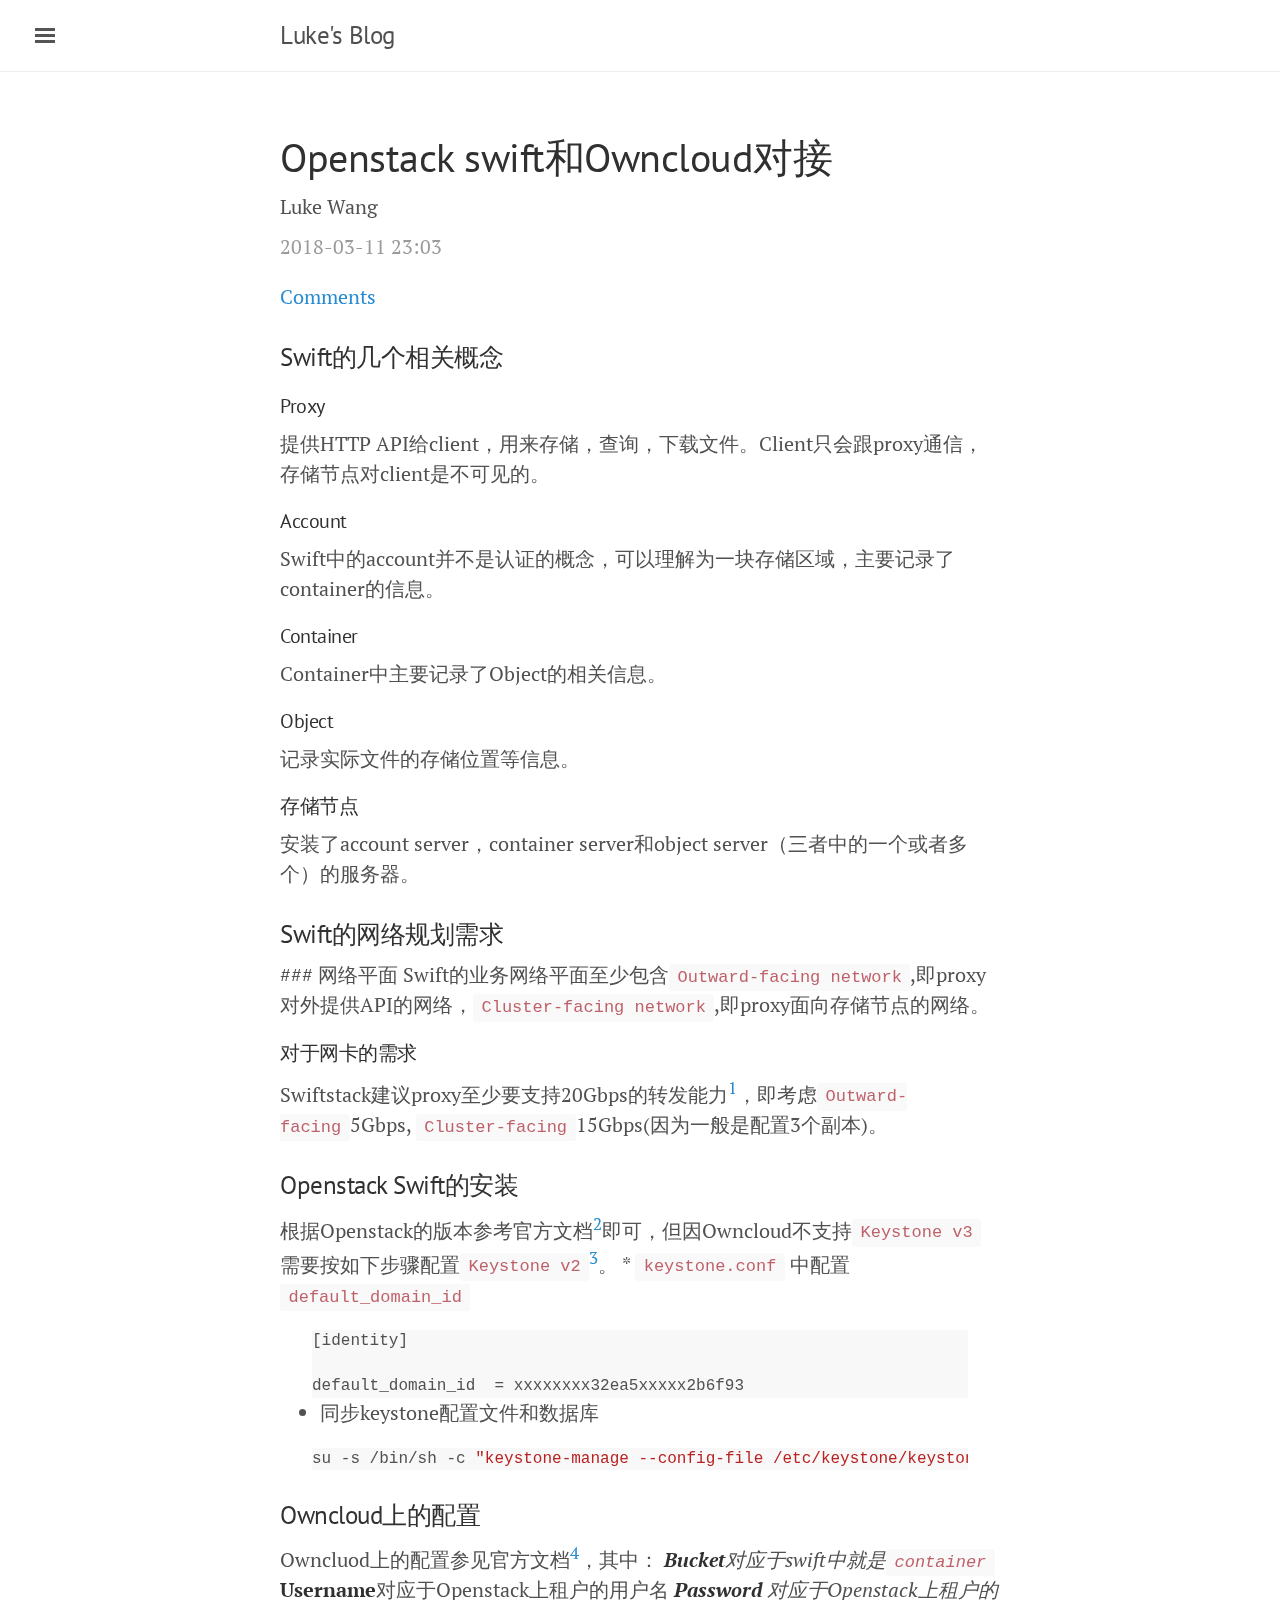
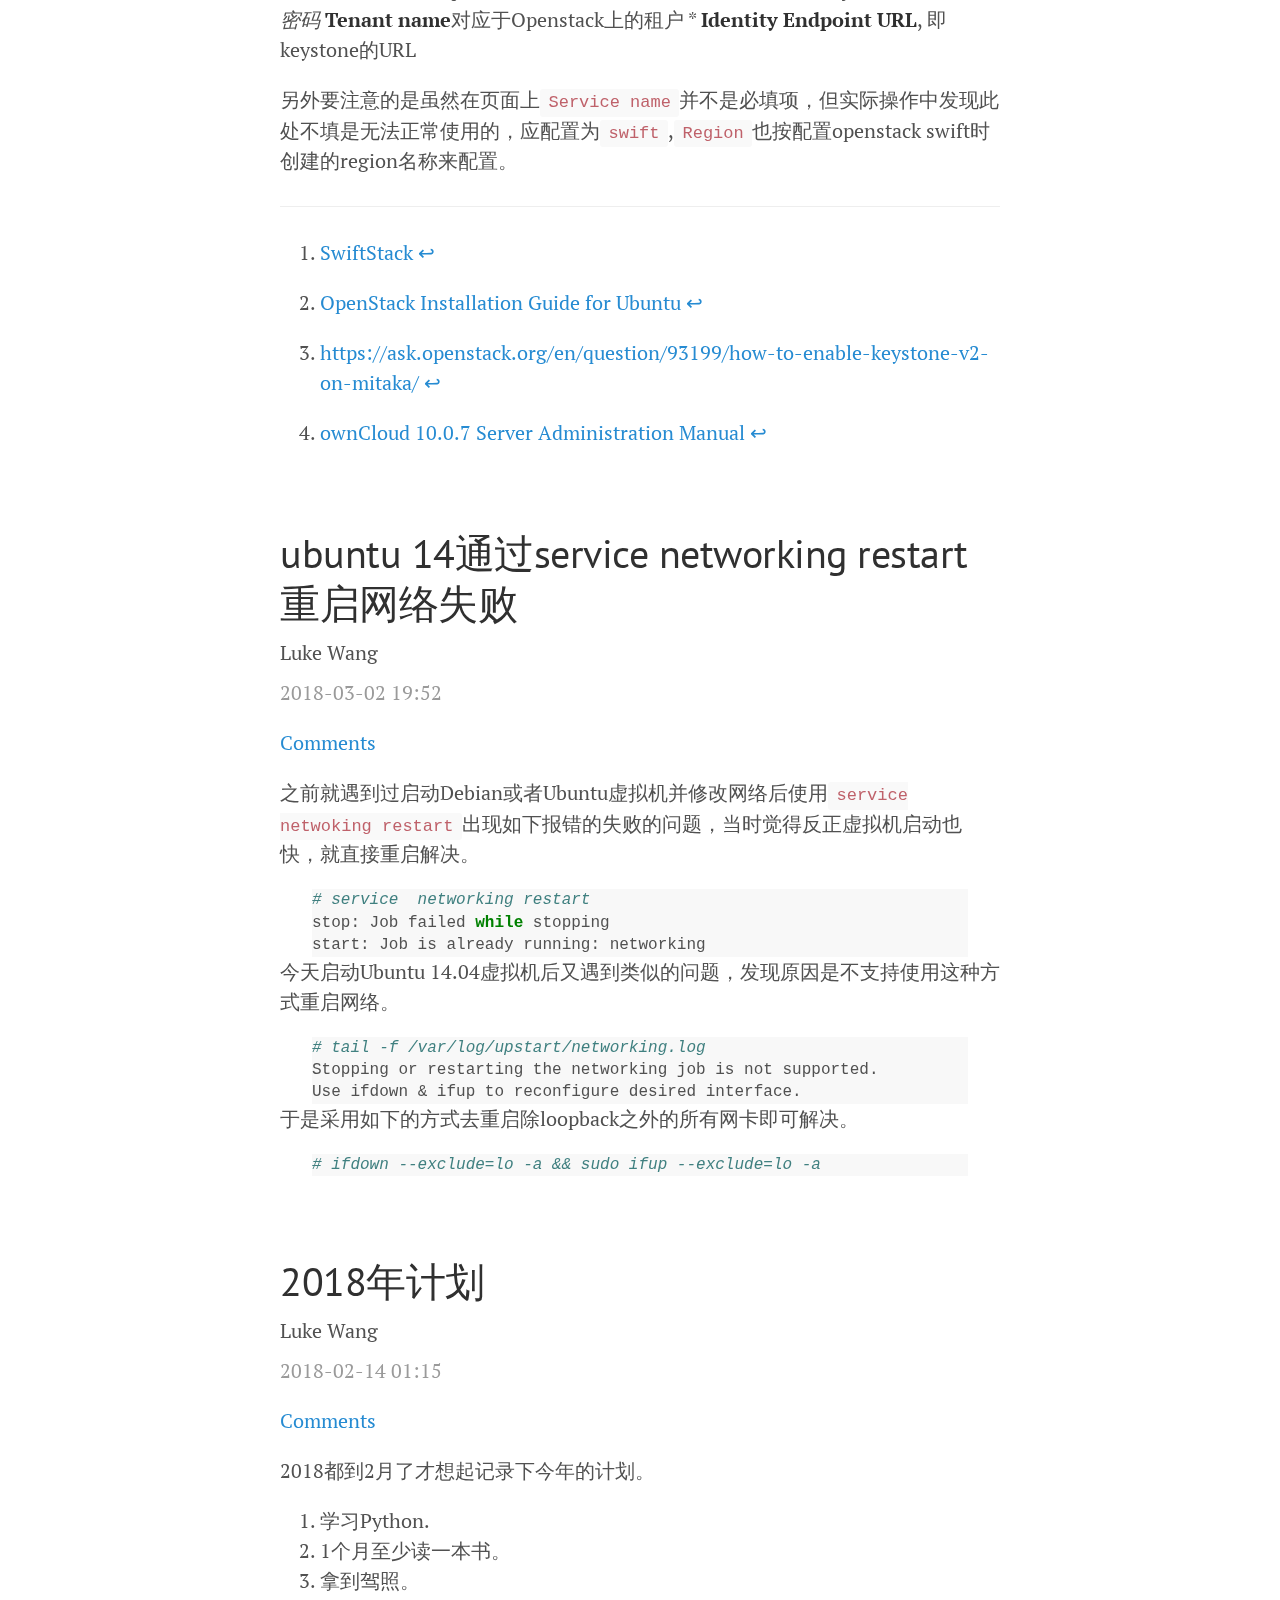
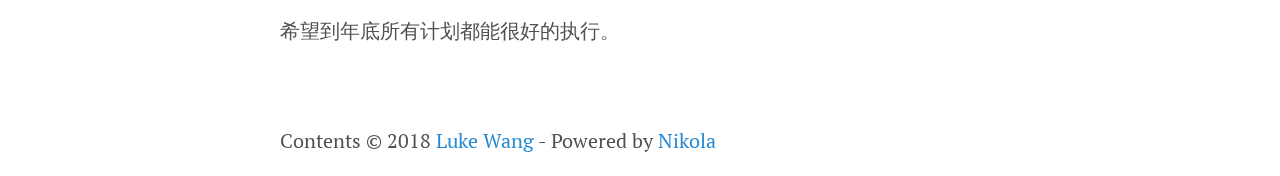
==== commit d4fe4b4a: "Nikola auto commit." ====
--- a/index.html
+++ b/index.html
@@ -9,55 +9,127 @@
 <link rel="stylesheet" href="//fonts.googleapis.com/css?family=PT+Serif:400,400italic,700%7CPT+Sans:400">
 <link rel="alternate" type="application/rss+xml" title="RSS" href="rss.xml">
 <link rel="canonical" href="https://esir.me/">
-<!--[if lt IE 9]><script src="assets/js/html5.js"></script><![endif]--><link rel="prefetch" href="posts/ubuntu-14-service-networking-restart-not-working/" type="text/html">
+<!--[if lt IE 9]><script src="assets/js/html5.js"></script><![endif]--><link rel="prefetch" href="posts/openstack-swift-and-owncloud/" type="text/html">
 </head>
-<body>
-    <a href="#content" class="sr-only sr-only-focusable">Skip to main content</a>
-    <!-- Target for toggling the sidebar `.sidebar-checkbox` is for regular
-            styles, `#sidebar-checkbox` for behavior. -->
-    <input type="checkbox" class="sidebar-checkbox" id="sidebar-checkbox"><!-- Toggleable sidebar --><div class="sidebar" id="sidebar">
-        <div class="sidebar-item">
-            <p>A reserved <a href="https://getnikola.com" target="_blank">Nikola</a> theme that places the utmost gravity on content with a hidden drawer. Made by <a href="https://twitter.com/mdo" target="_blank">@mdo</a> for Jekyll,
-            ported to Nikola by <a href="https://twitter.com/ralsina" target="_blank">@ralsina</a>.</p>
-        </div>
+<body>
+    <a href="#content" class="sr-only sr-only-focusable">Skip to main content</a>
+    <!-- Target for toggling the sidebar `.sidebar-checkbox` is for regular
+            styles, `#sidebar-checkbox` for behavior. -->
+    <input type="checkbox" class="sidebar-checkbox" id="sidebar-checkbox"><!-- Toggleable sidebar --><div class="sidebar" id="sidebar">
+        <div class="sidebar-item">
+            <p>A reserved <a href="https://getnikola.com" target="_blank">Nikola</a> theme that places the utmost gravity on content with a hidden drawer. Made by <a href="https://twitter.com/mdo" target="_blank">@mdo</a> for Jekyll,
+            ported to Nikola by <a href="https://twitter.com/ralsina" target="_blank">@ralsina</a>.</p>
+        </div>
+        
+    <nav id="menu" role="navigation" class="sidebar-nav"><a class="sidebar-nav-item" href="archive.html">Archive</a>
+        <a class="sidebar-nav-item" href="categories/">Tags</a>
+        <a class="sidebar-nav-item" href="rss.xml">RSS feed</a>
+    
+    
+    </nav>
+</div>
+
+    <!-- Wrap is the content to shift when toggling the sidebar. We wrap the
+         content to avoid any CSS collisions with our real content. -->
+    <div class="wrap">
+      <div class="masthead">
+        <div class="container">
+          
+    <h3 id="brand" class="masthead-title">
+      <a href="https://esir.me/" title="Luke's Blog" rel="home">Luke's Blog</a>
+    </h3>
+
+        </div>
+      </div>
+
+      <div class="container content" id="content">
+        
+
+<div class="posts">
+    <article class="post h-entry post-text"><header><h1 class="post-title p-name"><a href="posts/openstack-swift-and-owncloud/" class="u-url">Openstack swift和Owncloud对接</a></h1>
+        <div class="metadata">
+            <p class="byline author vcard"><span class="byline-name fn">Luke Wang</span></p>
+            <p class="dateline"><a href="posts/openstack-swift-and-owncloud/" rel="bookmark"><time class="post-date published dt-published" datetime="2018-03-11T23:03:21+08:00" title="2018-03-11 23:03">2018-03-11 23:03</time></a></p>
+                <p class="commentline">
         
-    <nav id="menu" role="navigation" class="sidebar-nav"><a class="sidebar-nav-item" href="archive.html">Archive</a>
-        <a class="sidebar-nav-item" href="categories/">Tags</a>
-        <a class="sidebar-nav-item" href="rss.xml">RSS feed</a>
-    
-    
-    </nav>
+    <a href="posts/openstack-swift-and-owncloud/#disqus_thread" data-disqus-identifier="cache/posts/openstack-swift-and-owncloud.html">Comments</a>
+
+
+        </p>
+</div>
+    </header><div class="e-content entry-content">
+    <div>
+<h3>Swift的几个相关概念</h3>
+<h4>Proxy</h4>
+<p>提供HTTP API给client，用来存储，查询，下载文件。Client只会跟proxy通信，存储节点对client是不可见的。</p>
+<h4>Account</h4>
+<p>Swift中的account并不是认证的概念，可以理解为一块存储区域，主要记录了container的信息。</p>
+<h4>Container</h4>
+<p>Container中主要记录了Object的相关信息。</p>
+<h4>Object</h4>
+<p>记录实际文件的存储位置等信息。</p>
+<h4>存储节点</h4>
+<p>安装了account server，container server和object server（三者中的一个或者多个）的服务器。</p>
+<h3>Swift的网络规划需求</h3>
+<p>### 网络平面
+Swift的业务网络平面至少包含<code>Outward-facing network</code>,即proxy对外提供API的网络，<code>Cluster-facing network</code>,即proxy面向存储节点的网络。</p>
+<h4>对于网卡的需求</h4>
+<p>Swiftstack建议proxy至少要支持20Gbps的转发能力<sup id="fnref-1"><a class="footnote-ref" href="posts/openstack-swift-and-owncloud/#fn-1">1</a></sup>，即考虑<code>Outward-facing</code>5Gbps, <code>Cluster-facing</code>15Gbps(因为一般是配置3个副本)。</p>
+<h3>Openstack Swift的安装</h3>
+<p>根据Openstack的版本参考官方文档<sup id="fnref-2"><a class="footnote-ref" href="posts/openstack-swift-and-owncloud/#fn-2">2</a></sup>即可，但因Owncloud不支持<code>Keystone v3</code>需要按如下步骤配置<code>Keystone v2</code><sup id="fnref-3"><a class="footnote-ref" href="posts/openstack-swift-and-owncloud/#fn-3">3</a></sup>。
+* <code>keystone.conf</code> 中配置<code>default_domain_id</code></p>
+<pre class="code literal-block"><span></span>[identity] 
+
+default_domain_id  = xxxxxxxx32ea5xxxxx2b6f93
+</pre>
+
+
+<ul>
+<li>同步keystone配置文件和数据库</li>
+</ul>
+<pre class="code literal-block"><span></span>su -s /bin/sh -c <span class="s2">"keystone-manage --config-file /etc/keystone/keystone.conf db_sync"</span> keystone
+</pre>
+
+
+<h3>Owncloud上的配置</h3>
+<p>Owncluod上的配置参见官方文档<sup id="fnref-4"><a class="footnote-ref" href="posts/openstack-swift-and-owncloud/#fn-4">4</a></sup>，其中：
+<em>   <strong>Bucket</strong>对应于swift中就是<code>container</code>
+</em>   <strong>Username</strong>对应于Openstack上租户的用户名
+<em>   <strong>Password</strong> 对应于Openstack上租户的密码
+</em>   <strong>Tenant name</strong>对应于Openstack上的租户 
+*   <strong>Identity Endpoint URL</strong>, 即keystone的URL</p>
+<p>另外要注意的是虽然在页面上<code>Service name</code>并不是必填项，但实际操作中发现此处不填是无法正常使用的，应配置为<code>swift</code>,<code>Region</code>也按配置openstack swift时创建的region名称来配置。</p>
+<div class="footnote">
+<hr>
+<ol>
+<li id="fn-1">
+<p><a href="https://www.swiftstack.com/docs/admin/hardware.html#networked-nodes-architecture">SwiftStack</a> <a class="footnote-backref" href="posts/openstack-swift-and-owncloud/#fnref-1" title="Jump back to footnote 1 in the text">↩</a></p>
+</li>
+<li id="fn-2">
+<p><a href="https://docs.openstack.org/mitaka/install-guide-ubuntu/swift.html">OpenStack Installation Guide for Ubuntu</a> <a class="footnote-backref" href="posts/openstack-swift-and-owncloud/#fnref-2" title="Jump back to footnote 2 in the text">↩</a></p>
+</li>
+<li id="fn-3">
+<p><a href="https://ask.openstack.org/en/question/93199/how-to-enable-keystone-v2-on-mitaka/">https://ask.openstack.org/en/question/93199/how-to-enable-keystone-v2-on-mitaka/</a> <a class="footnote-backref" href="posts/openstack-swift-and-owncloud/#fnref-3" title="Jump back to footnote 3 in the text">↩</a></p>
+</li>
+<li id="fn-4">
+<p><a href="https://doc.owncloud.org/server/10.0/admin_manual/configuration/files/external_storage/openstack.html">ownCloud 10.0.7 Server Administration Manual</a> <a class="footnote-backref" href="posts/openstack-swift-and-owncloud/#fnref-4" title="Jump back to footnote 4 in the text">↩</a></p>
+</li>
+</ol>
 </div>
-
-    <!-- Wrap is the content to shift when toggling the sidebar. We wrap the
-         content to avoid any CSS collisions with our real content. -->
-    <div class="wrap">
-      <div class="masthead">
-        <div class="container">
-          
-    <h3 id="brand" class="masthead-title">
-      <a href="https://esir.me/" title="Luke's Blog" rel="home">Luke's Blog</a>
-    </h3>
-
-        </div>
-      </div>
-
-      <div class="container content" id="content">
-        
-
-<div class="posts">
-    <article class="post h-entry post-text"><header><h1 class="post-title p-name"><a href="posts/ubuntu-14-service-networking-restart-not-working/" class="u-url">ubuntu 14通过service networking restart重启网络失败</a></h1>
-        <div class="metadata">
-            <p class="byline author vcard"><span class="byline-name fn">Luke Wang</span></p>
-            <p class="dateline"><a href="posts/ubuntu-14-service-networking-restart-not-working/" rel="bookmark"><time class="post-date published dt-published" datetime="2018-03-02T19:52:54+08:00" title="2018-03-02 19:52">2018-03-02 19:52</time></a></p>
+</div>
+    </div>
+    </article><article class="post h-entry post-text"><header><h1 class="post-title p-name"><a href="posts/ubuntu-14-service-networking-restart-not-working/" class="u-url">ubuntu 14通过service networking restart重启网络失败</a></h1>
+        <div class="metadata">
+            <p class="byline author vcard"><span class="byline-name fn">Luke Wang</span></p>
+            <p class="dateline"><a href="posts/ubuntu-14-service-networking-restart-not-working/" rel="bookmark"><time class="post-date published dt-published" datetime="2018-03-02T19:52:54+08:00" title="2018-03-02 19:52">2018-03-02 19:52</time></a></p>
                 <p class="commentline">
         
     <a href="posts/ubuntu-14-service-networking-restart-not-working/#disqus_thread" data-disqus-identifier="cache/posts/ubuntu-14-service-networking-restart-not-working.html">Comments</a>
 
-
+
         </p>
-</div>
-    </header><div class="e-content entry-content">
+</div>
+    </header><div class="e-content entry-content">
     <div>
 <p>之前就遇到过启动Debian或者Ubuntu虚拟机并修改网络后使用<code>service netwoking restart</code>出现如下报错的失败的问题，当时觉得反正虚拟机启动也快，就直接重启解决。</p>
 <pre class="code literal-block"><span></span><span class="c1"># service  networking restart</span>
@@ -76,20 +148,20 @@
 <p>于是采用如下的方式去重启除loopback之外的所有网卡即可解决。</p>
 <pre class="code literal-block"><span></span><span class="c1"># ifdown --exclude=lo -a &amp;&amp; sudo ifup --exclude=lo -a</span>
 </pre>
-</div>
-    </div>
-    </article><article class="post h-entry post-text"><header><h1 class="post-title p-name"><a href="posts/plan-for-2018/" class="u-url">2018年计划</a></h1>
-        <div class="metadata">
-            <p class="byline author vcard"><span class="byline-name fn">Luke Wang</span></p>
-            <p class="dateline"><a href="posts/plan-for-2018/" rel="bookmark"><time class="post-date published dt-published" datetime="2018-02-14T01:15:41+08:00" title="2018-02-14 01:15">2018-02-14 01:15</time></a></p>
+</div>
+    </div>
+    </article><article class="post h-entry post-text"><header><h1 class="post-title p-name"><a href="posts/plan-for-2018/" class="u-url">2018年计划</a></h1>
+        <div class="metadata">
+            <p class="byline author vcard"><span class="byline-name fn">Luke Wang</span></p>
+            <p class="dateline"><a href="posts/plan-for-2018/" rel="bookmark"><time class="post-date published dt-published" datetime="2018-02-14T01:15:41+08:00" title="2018-02-14 01:15">2018-02-14 01:15</time></a></p>
                 <p class="commentline">
         
     <a href="posts/plan-for-2018/#disqus_thread" data-disqus-identifier="cache/posts/plan-for-2018.html">Comments</a>
 
-
+
         </p>
-</div>
-    </header><div class="e-content entry-content">
+</div>
+    </header><div class="e-content entry-content">
     <div>
 <p>2018都到2月了才想起记录下今年的计划。</p>
 <ol>
@@ -98,26 +170,26 @@
 <li>拿到驾照。</li>
 </ol>
 <p>希望到年底所有计划都能很好的执行。</p>
-</div>
-    </div>
+</div>
+    </div>
     </article>
-</div>
+</div>
 
-
+
 
         
        <script>var disqus_shortname="esir";(function(){var a=document.createElement("script");a.async=true;a.src="https://"+disqus_shortname+".disqus.com/count.js";(document.getElementsByTagName("head")[0]||document.getElementsByTagName("body")[0]).appendChild(a)}());</script><footer id="footer"><p>Contents © 2018         <a href="mailto:hf.bluesky@gmail.com">Luke Wang</a> - Powered by         <a href="https://getnikola.com" rel="nofollow">Nikola</a>         </p>
             
         </footer>
-</div>
-    </div>
-    <label for="sidebar-checkbox" class="sidebar-toggle"></label>
-    
-    
-    
-            <script src="assets/js/all-nocdn.js"></script><!-- fancy dates --><script>
-    moment.locale("en");
-    fancydates(0, "YYYY-MM-DD HH:mm");
+</div>
+    </div>
+    <label for="sidebar-checkbox" class="sidebar-toggle"></label>
+    
+    
+    
+            <script src="assets/js/all-nocdn.js"></script><!-- fancy dates --><script>
+    moment.locale("en");
+    fancydates(0, "YYYY-MM-DD HH:mm");
     </script><!-- end fancy dates -->
 </body>
 </html>
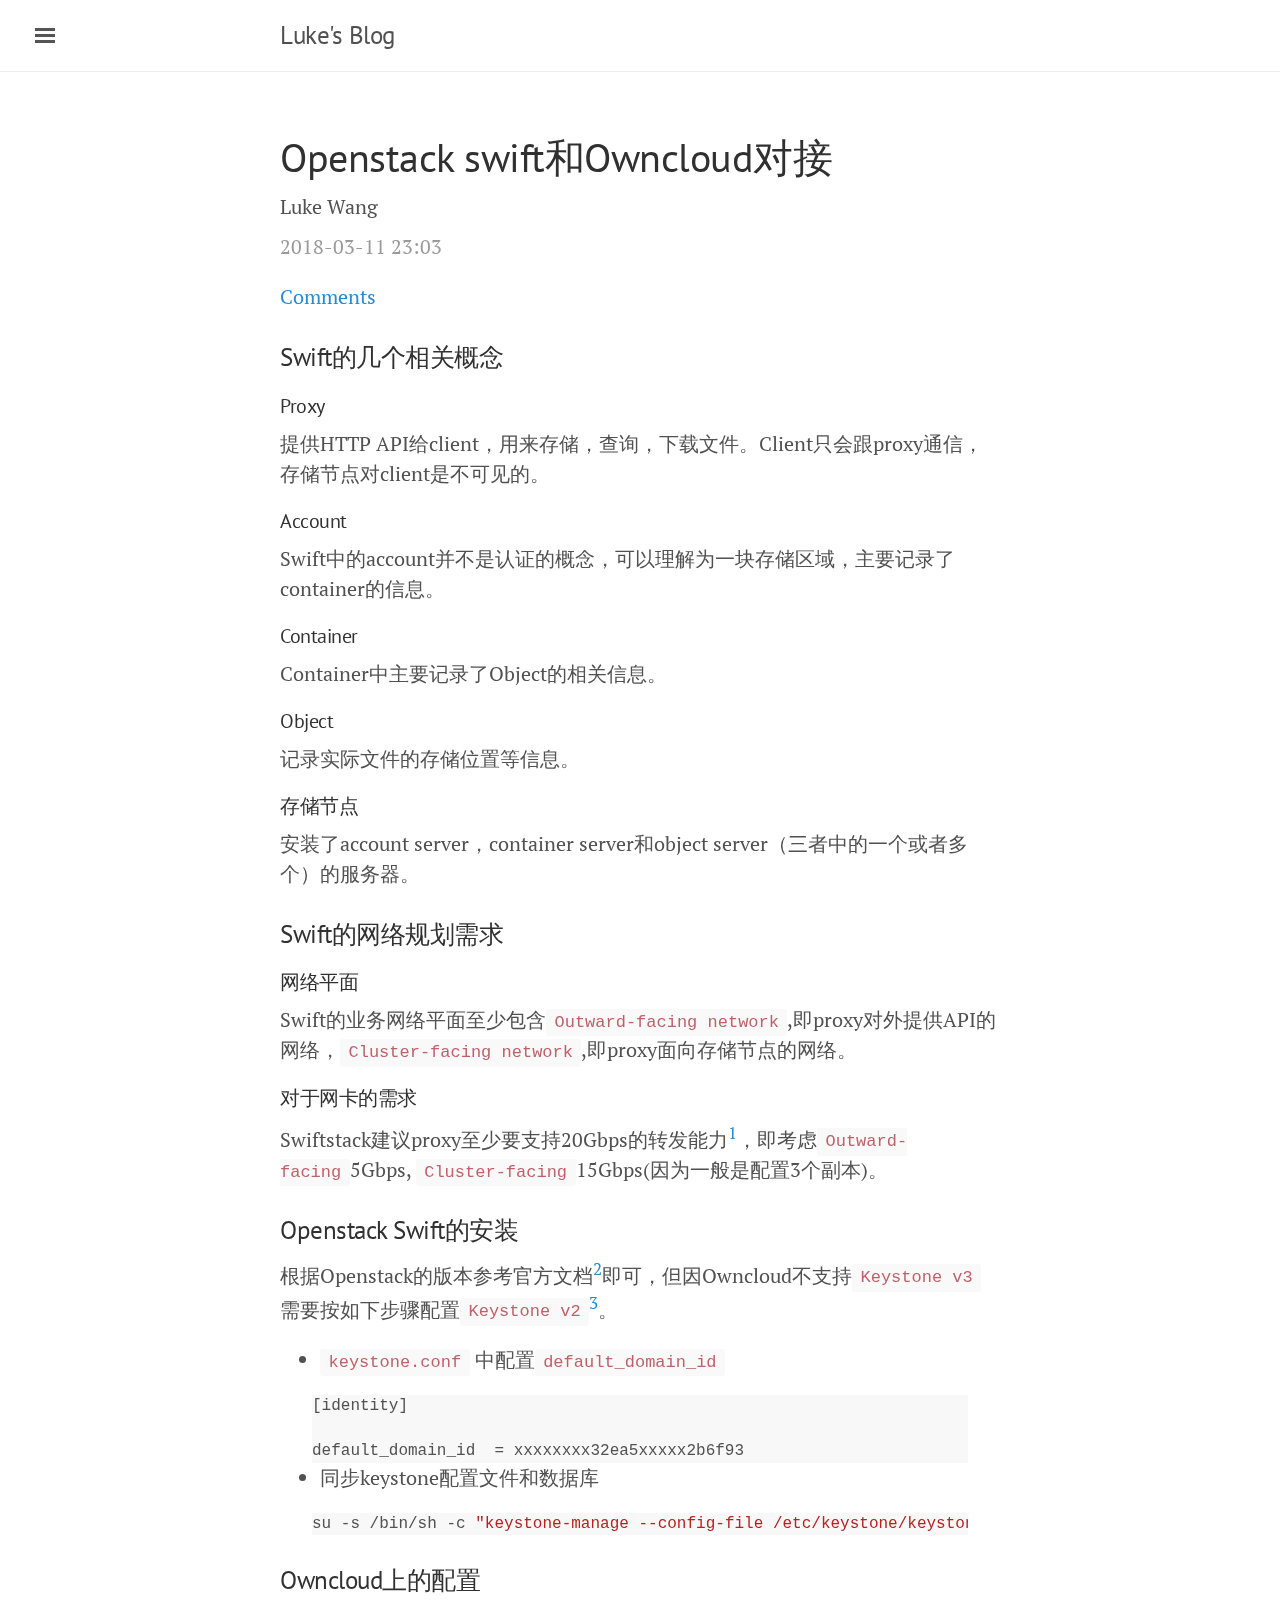
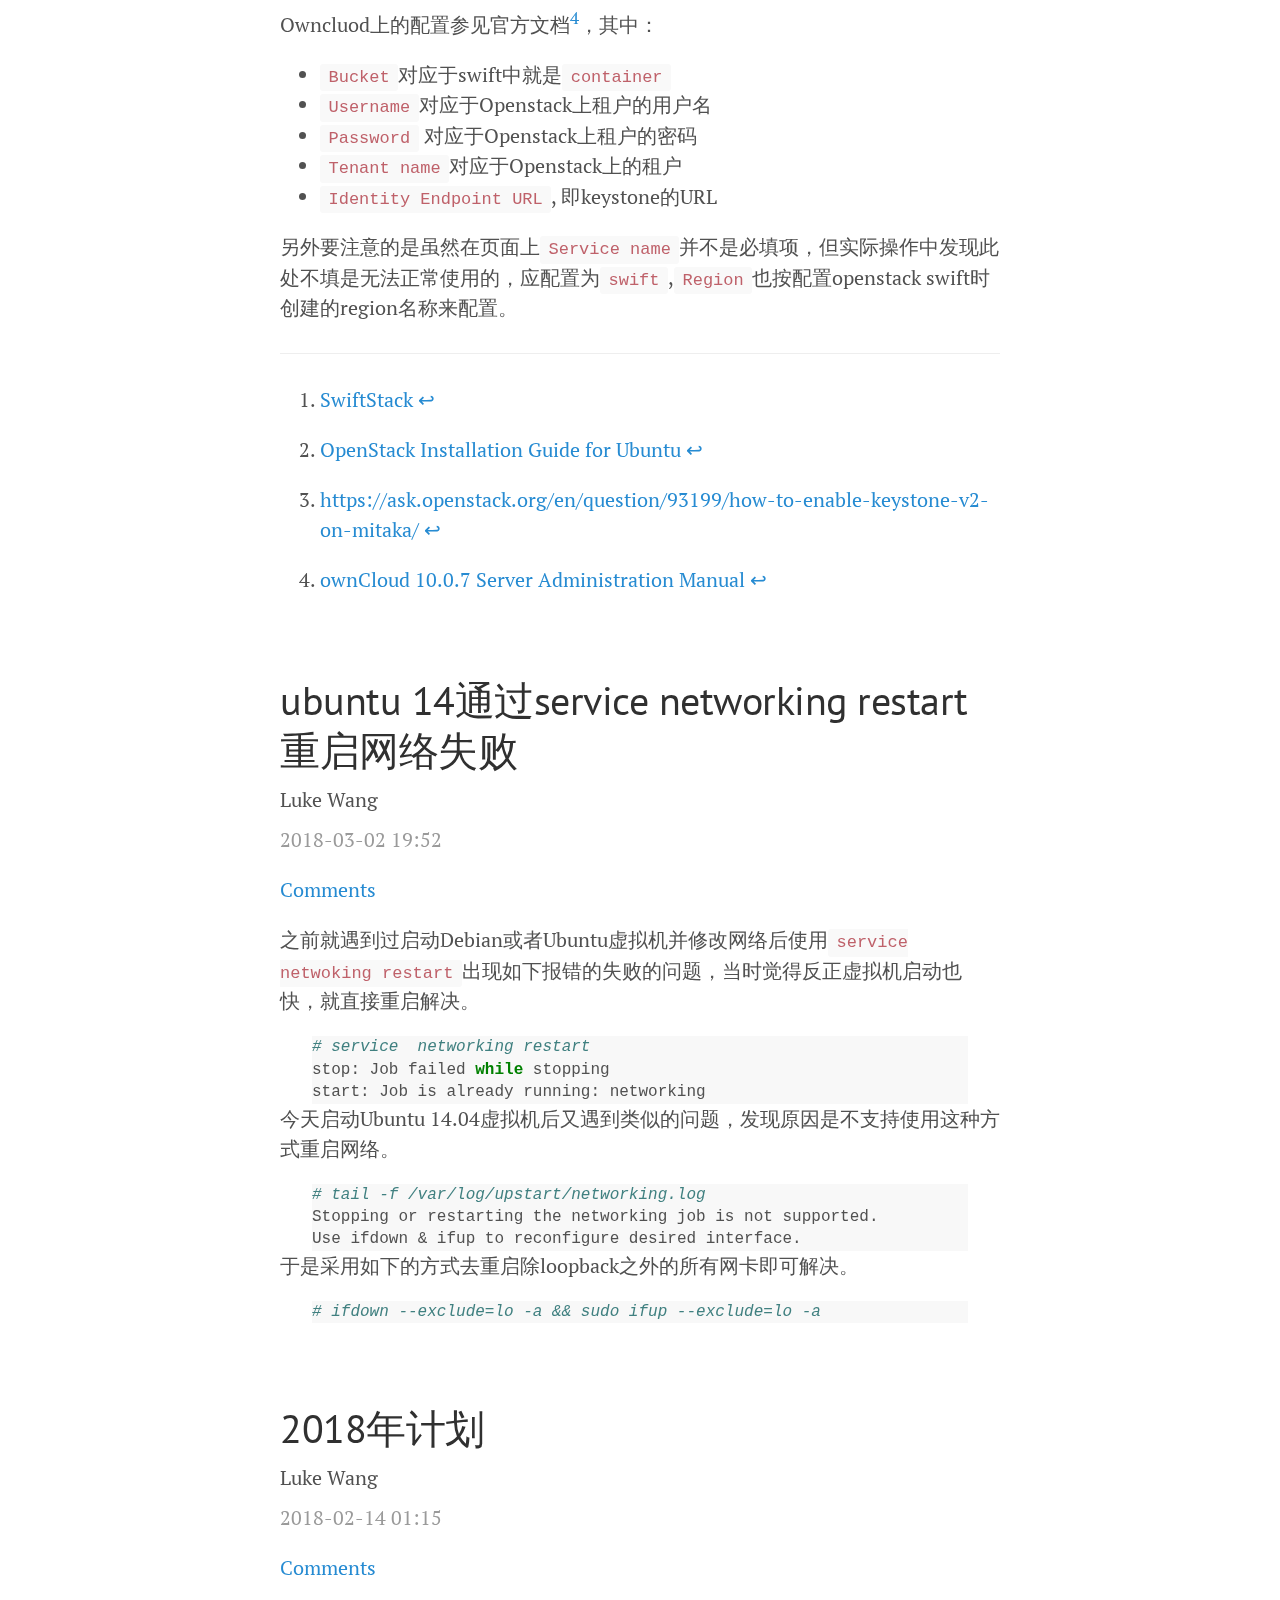
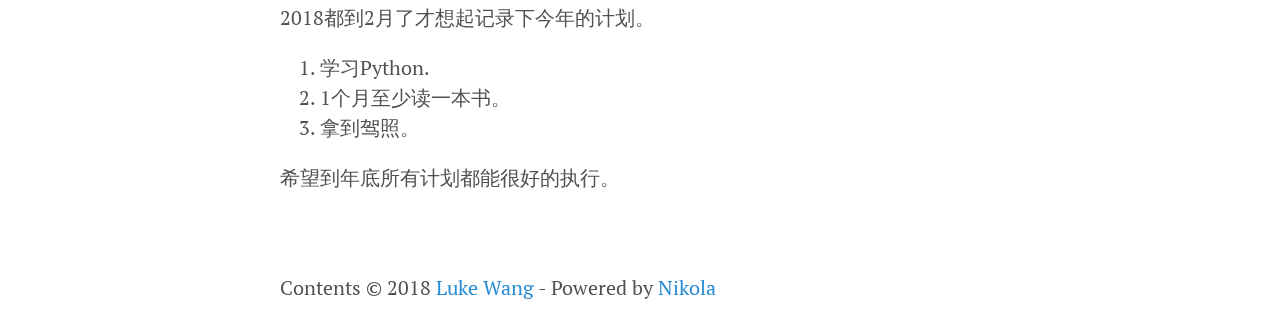
==== commit 0a8d299f: "Nikola auto commit." ====
--- a/index.html
+++ b/index.html
@@ -1,16 +1,16 @@
-<!DOCTYPE html>
-<html prefix="og: http://ogp.me/ns# article: http://ogp.me/ns/article# " vocab="http://ogp.me/ns" lang="en">
-<head>
-<meta charset="utf-8">
-<meta name="description" content="Luke's Blog">
-<meta name="viewport" content="width=device-width">
-<title>Luke's Blog | Luke's Blog</title>
-<link href="assets/css/all.css" rel="stylesheet" type="text/css">
-<link rel="stylesheet" href="//fonts.googleapis.com/css?family=PT+Serif:400,400italic,700%7CPT+Sans:400">
-<link rel="alternate" type="application/rss+xml" title="RSS" href="rss.xml">
-<link rel="canonical" href="https://esir.me/">
-<!--[if lt IE 9]><script src="assets/js/html5.js"></script><![endif]--><link rel="prefetch" href="posts/openstack-swift-and-owncloud/" type="text/html">
-</head>
+<!DOCTYPE html>
+<html prefix="og: http://ogp.me/ns# article: http://ogp.me/ns/article# " vocab="http://ogp.me/ns" lang="en">
+<head>
+<meta charset="utf-8">
+<meta name="description" content="Luke's Blog">
+<meta name="viewport" content="width=device-width">
+<title>Luke's Blog | Luke's Blog</title>
+<link href="assets/css/all.css" rel="stylesheet" type="text/css">
+<link rel="stylesheet" href="//fonts.googleapis.com/css?family=PT+Serif:400,400italic,700%7CPT+Sans:400">
+<link rel="alternate" type="application/rss+xml" title="RSS" href="rss.xml">
+<link rel="canonical" href="https://esir.me/">
+<!--[if lt IE 9]><script src="assets/js/html5.js"></script><![endif]--><link rel="prefetch" href="posts/openstack-swift-and-owncloud/" type="text/html">
+</head>
 <body>
     <a href="#content" class="sr-only sr-only-focusable">Skip to main content</a>
     <!-- Target for toggling the sidebar `.sidebar-checkbox` is for regular
@@ -26,7 +26,7 @@
         <a class="sidebar-nav-item" href="rss.xml">RSS feed</a>
     
     
-    </nav>
+    </nav>
 </div>
 
     <!-- Wrap is the content to shift when toggling the sidebar. We wrap the
@@ -50,137 +50,149 @@
         <div class="metadata">
             <p class="byline author vcard"><span class="byline-name fn">Luke Wang</span></p>
             <p class="dateline"><a href="posts/openstack-swift-and-owncloud/" rel="bookmark"><time class="post-date published dt-published" datetime="2018-03-11T23:03:21+08:00" title="2018-03-11 23:03">2018-03-11 23:03</time></a></p>
-                <p class="commentline">
-        
-    <a href="posts/openstack-swift-and-owncloud/#disqus_thread" data-disqus-identifier="cache/posts/openstack-swift-and-owncloud.html">Comments</a>
-
-
-        </p>
+                <p class="commentline">
+        
+    <a href="posts/openstack-swift-and-owncloud/#disqus_thread" data-disqus-identifier="cache/posts/openstack-swift-and-owncloud.html">Comments</a>
+
+
+        </p>
 </div>
     </header><div class="e-content entry-content">
-    <div>
-<h3>Swift的几个相关概念</h3>
-<h4>Proxy</h4>
-<p>提供HTTP API给client，用来存储，查询，下载文件。Client只会跟proxy通信，存储节点对client是不可见的。</p>
-<h4>Account</h4>
-<p>Swift中的account并不是认证的概念，可以理解为一块存储区域，主要记录了container的信息。</p>
-<h4>Container</h4>
-<p>Container中主要记录了Object的相关信息。</p>
-<h4>Object</h4>
-<p>记录实际文件的存储位置等信息。</p>
-<h4>存储节点</h4>
-<p>安装了account server，container server和object server（三者中的一个或者多个）的服务器。</p>
-<h3>Swift的网络规划需求</h3>
-<p>### 网络平面
-Swift的业务网络平面至少包含<code>Outward-facing network</code>,即proxy对外提供API的网络，<code>Cluster-facing network</code>,即proxy面向存储节点的网络。</p>
-<h4>对于网卡的需求</h4>
-<p>Swiftstack建议proxy至少要支持20Gbps的转发能力<sup id="fnref-1"><a class="footnote-ref" href="posts/openstack-swift-and-owncloud/#fn-1">1</a></sup>，即考虑<code>Outward-facing</code>5Gbps, <code>Cluster-facing</code>15Gbps(因为一般是配置3个副本)。</p>
-<h3>Openstack Swift的安装</h3>
-<p>根据Openstack的版本参考官方文档<sup id="fnref-2"><a class="footnote-ref" href="posts/openstack-swift-and-owncloud/#fn-2">2</a></sup>即可，但因Owncloud不支持<code>Keystone v3</code>需要按如下步骤配置<code>Keystone v2</code><sup id="fnref-3"><a class="footnote-ref" href="posts/openstack-swift-and-owncloud/#fn-3">3</a></sup>。
-* <code>keystone.conf</code> 中配置<code>default_domain_id</code></p>
-<pre class="code literal-block"><span></span>[identity] 
-
-default_domain_id  = xxxxxxxx32ea5xxxxx2b6f93
-</pre>
-
-
-<ul>
-<li>同步keystone配置文件和数据库</li>
-</ul>
-<pre class="code literal-block"><span></span>su -s /bin/sh -c <span class="s2">"keystone-manage --config-file /etc/keystone/keystone.conf db_sync"</span> keystone
-</pre>
-
-
-<h3>Owncloud上的配置</h3>
-<p>Owncluod上的配置参见官方文档<sup id="fnref-4"><a class="footnote-ref" href="posts/openstack-swift-and-owncloud/#fn-4">4</a></sup>，其中：
-<em>   <strong>Bucket</strong>对应于swift中就是<code>container</code>
-</em>   <strong>Username</strong>对应于Openstack上租户的用户名
-<em>   <strong>Password</strong> 对应于Openstack上租户的密码
-</em>   <strong>Tenant name</strong>对应于Openstack上的租户 
-*   <strong>Identity Endpoint URL</strong>, 即keystone的URL</p>
-<p>另外要注意的是虽然在页面上<code>Service name</code>并不是必填项，但实际操作中发现此处不填是无法正常使用的，应配置为<code>swift</code>,<code>Region</code>也按配置openstack swift时创建的region名称来配置。</p>
-<div class="footnote">
-<hr>
-<ol>
-<li id="fn-1">
-<p><a href="https://www.swiftstack.com/docs/admin/hardware.html#networked-nodes-architecture">SwiftStack</a> <a class="footnote-backref" href="posts/openstack-swift-and-owncloud/#fnref-1" title="Jump back to footnote 1 in the text">↩</a></p>
-</li>
-<li id="fn-2">
-<p><a href="https://docs.openstack.org/mitaka/install-guide-ubuntu/swift.html">OpenStack Installation Guide for Ubuntu</a> <a class="footnote-backref" href="posts/openstack-swift-and-owncloud/#fnref-2" title="Jump back to footnote 2 in the text">↩</a></p>
-</li>
-<li id="fn-3">
-<p><a href="https://ask.openstack.org/en/question/93199/how-to-enable-keystone-v2-on-mitaka/">https://ask.openstack.org/en/question/93199/how-to-enable-keystone-v2-on-mitaka/</a> <a class="footnote-backref" href="posts/openstack-swift-and-owncloud/#fnref-3" title="Jump back to footnote 3 in the text">↩</a></p>
-</li>
-<li id="fn-4">
-<p><a href="https://doc.owncloud.org/server/10.0/admin_manual/configuration/files/external_storage/openstack.html">ownCloud 10.0.7 Server Administration Manual</a> <a class="footnote-backref" href="posts/openstack-swift-and-owncloud/#fnref-4" title="Jump back to footnote 4 in the text">↩</a></p>
-</li>
-</ol>
-</div>
+    <div>
+<h3>Swift的几个相关概念</h3>
+<h4>Proxy</h4>
+<p>提供HTTP API给client，用来存储，查询，下载文件。Client只会跟proxy通信，存储节点对client是不可见的。</p>
+<h4>Account</h4>
+<p>Swift中的account并不是认证的概念，可以理解为一块存储区域，主要记录了container的信息。</p>
+<h4>Container</h4>
+<p>Container中主要记录了Object的相关信息。</p>
+<h4>Object</h4>
+<p>记录实际文件的存储位置等信息。</p>
+<h4>存储节点</h4>
+<p>安装了account server，container server和object server（三者中的一个或者多个）的服务器。</p>
+<h3>Swift的网络规划需求</h3>
+<h4>网络平面</h4>
+<p>Swift的业务网络平面至少包含<code>Outward-facing network</code>,即proxy对外提供API的网络，<code>Cluster-facing network</code>,即proxy面向存储节点的网络。</p>
+<h4>对于网卡的需求</h4>
+<p>Swiftstack建议proxy至少要支持20Gbps的转发能力<sup id="fnref-1"><a class="footnote-ref" href="posts/openstack-swift-and-owncloud/#fn-1">1</a></sup>，即考虑<code>Outward-facing</code>5Gbps, <code>Cluster-facing</code>15Gbps(因为一般是配置3个副本)。</p>
+<h3>Openstack Swift的安装</h3>
+<p>根据Openstack的版本参考官方文档<sup id="fnref-2"><a class="footnote-ref" href="posts/openstack-swift-and-owncloud/#fn-2">2</a></sup>即可，但因Owncloud不支持<code>Keystone v3</code>需要按如下步骤配置<code>Keystone v2</code><sup id="fnref-3"><a class="footnote-ref" href="posts/openstack-swift-and-owncloud/#fn-3">3</a></sup>。</p>
+<ul>
+<li>
+<code>keystone.conf</code> 中配置<code>default_domain_id</code>
+</li>
+</ul>
+<pre class="code literal-block"><span></span>[identity] 
+
+default_domain_id  = xxxxxxxx32ea5xxxxx2b6f93
+</pre>
+
+
+<ul>
+<li>同步keystone配置文件和数据库</li>
+</ul>
+<pre class="code literal-block"><span></span>su -s /bin/sh -c <span class="s2">"keystone-manage --config-file /etc/keystone/keystone.conf db_sync"</span> keystone
+</pre>
+
+
+<h3>Owncloud上的配置</h3>
+<p>Owncluod上的配置参见官方文档<sup id="fnref-4"><a class="footnote-ref" href="posts/openstack-swift-and-owncloud/#fn-4">4</a></sup>，其中：</p>
+<ul>
+<li>
+<code>Bucket</code>对应于swift中就是<code>container</code>
+</li>
+<li>
+<code>Username</code>对应于Openstack上租户的用户名</li>
+<li>
+<code>Password</code> 对应于Openstack上租户的密码</li>
+<li>
+<code>Tenant name</code>对应于Openstack上的租户 </li>
+<li>
+<code>Identity Endpoint URL</code>, 即keystone的URL</li>
+</ul>
+<p>另外要注意的是虽然在页面上<code>Service name</code>并不是必填项，但实际操作中发现此处不填是无法正常使用的，应配置为<code>swift</code>,<code>Region</code>也按配置openstack swift时创建的region名称来配置。</p>
+<div class="footnote">
+<hr>
+<ol>
+<li id="fn-1">
+<p><a href="https://www.swiftstack.com/docs/admin/hardware.html#networked-nodes-architecture">SwiftStack</a> <a class="footnote-backref" href="posts/openstack-swift-and-owncloud/#fnref-1" title="Jump back to footnote 1 in the text">↩</a></p>
+</li>
+<li id="fn-2">
+<p><a href="https://docs.openstack.org/mitaka/install-guide-ubuntu/swift.html">OpenStack Installation Guide for Ubuntu</a> <a class="footnote-backref" href="posts/openstack-swift-and-owncloud/#fnref-2" title="Jump back to footnote 2 in the text">↩</a></p>
+</li>
+<li id="fn-3">
+<p><a href="https://ask.openstack.org/en/question/93199/how-to-enable-keystone-v2-on-mitaka/">https://ask.openstack.org/en/question/93199/how-to-enable-keystone-v2-on-mitaka/</a> <a class="footnote-backref" href="posts/openstack-swift-and-owncloud/#fnref-3" title="Jump back to footnote 3 in the text">↩</a></p>
+</li>
+<li id="fn-4">
+<p><a href="https://doc.owncloud.org/server/10.0/admin_manual/configuration/files/external_storage/openstack.html">ownCloud 10.0.7 Server Administration Manual</a> <a class="footnote-backref" href="posts/openstack-swift-and-owncloud/#fnref-4" title="Jump back to footnote 4 in the text">↩</a></p>
+</li>
+</ol>
+</div>
 </div>
     </div>
     </article><article class="post h-entry post-text"><header><h1 class="post-title p-name"><a href="posts/ubuntu-14-service-networking-restart-not-working/" class="u-url">ubuntu 14通过service networking restart重启网络失败</a></h1>
         <div class="metadata">
             <p class="byline author vcard"><span class="byline-name fn">Luke Wang</span></p>
             <p class="dateline"><a href="posts/ubuntu-14-service-networking-restart-not-working/" rel="bookmark"><time class="post-date published dt-published" datetime="2018-03-02T19:52:54+08:00" title="2018-03-02 19:52">2018-03-02 19:52</time></a></p>
-                <p class="commentline">
-        
-    <a href="posts/ubuntu-14-service-networking-restart-not-working/#disqus_thread" data-disqus-identifier="cache/posts/ubuntu-14-service-networking-restart-not-working.html">Comments</a>
-
-
-        </p>
+                <p class="commentline">
+        
+    <a href="posts/ubuntu-14-service-networking-restart-not-working/#disqus_thread" data-disqus-identifier="cache/posts/ubuntu-14-service-networking-restart-not-working.html">Comments</a>
+
+
+        </p>
 </div>
     </header><div class="e-content entry-content">
-    <div>
-<p>之前就遇到过启动Debian或者Ubuntu虚拟机并修改网络后使用<code>service netwoking restart</code>出现如下报错的失败的问题，当时觉得反正虚拟机启动也快，就直接重启解决。</p>
-<pre class="code literal-block"><span></span><span class="c1"># service  networking restart</span>
-stop: Job failed <span class="k">while</span> stopping
-start: Job is already running: networking
-</pre>
-
-
-<p>今天启动Ubuntu 14.04虚拟机后又遇到类似的问题，发现原因是不支持使用这种方式重启网络。</p>
-<pre class="code literal-block"><span></span><span class="c1"># tail -f /var/log/upstart/networking.log</span>
-Stopping or restarting the networking job is not supported.
-Use ifdown <span class="p">&amp;</span> ifup to reconfigure desired interface.
-</pre>
-
-
-<p>于是采用如下的方式去重启除loopback之外的所有网卡即可解决。</p>
-<pre class="code literal-block"><span></span><span class="c1"># ifdown --exclude=lo -a &amp;&amp; sudo ifup --exclude=lo -a</span>
-</pre>
+    <div>
+<p>之前就遇到过启动Debian或者Ubuntu虚拟机并修改网络后使用<code>service netwoking restart</code>出现如下报错的失败的问题，当时觉得反正虚拟机启动也快，就直接重启解决。</p>
+<pre class="code literal-block"><span></span><span class="c1"># service  networking restart</span>
+stop: Job failed <span class="k">while</span> stopping
+start: Job is already running: networking
+</pre>
+
+
+<p>今天启动Ubuntu 14.04虚拟机后又遇到类似的问题，发现原因是不支持使用这种方式重启网络。</p>
+<pre class="code literal-block"><span></span><span class="c1"># tail -f /var/log/upstart/networking.log</span>
+Stopping or restarting the networking job is not supported.
+Use ifdown <span class="p">&amp;</span> ifup to reconfigure desired interface.
+</pre>
+
+
+<p>于是采用如下的方式去重启除loopback之外的所有网卡即可解决。</p>
+<pre class="code literal-block"><span></span><span class="c1"># ifdown --exclude=lo -a &amp;&amp; sudo ifup --exclude=lo -a</span>
+</pre>
 </div>
     </div>
     </article><article class="post h-entry post-text"><header><h1 class="post-title p-name"><a href="posts/plan-for-2018/" class="u-url">2018年计划</a></h1>
         <div class="metadata">
             <p class="byline author vcard"><span class="byline-name fn">Luke Wang</span></p>
             <p class="dateline"><a href="posts/plan-for-2018/" rel="bookmark"><time class="post-date published dt-published" datetime="2018-02-14T01:15:41+08:00" title="2018-02-14 01:15">2018-02-14 01:15</time></a></p>
-                <p class="commentline">
-        
-    <a href="posts/plan-for-2018/#disqus_thread" data-disqus-identifier="cache/posts/plan-for-2018.html">Comments</a>
-
-
-        </p>
+                <p class="commentline">
+        
+    <a href="posts/plan-for-2018/#disqus_thread" data-disqus-identifier="cache/posts/plan-for-2018.html">Comments</a>
+
+
+        </p>
 </div>
     </header><div class="e-content entry-content">
-    <div>
-<p>2018都到2月了才想起记录下今年的计划。</p>
-<ol>
-<li>学习Python.</li>
-<li>1个月至少读一本书。</li>
-<li>拿到驾照。</li>
-</ol>
-<p>希望到年底所有计划都能很好的执行。</p>
-</div>
-    </div>
-    </article>
-</div>
-
-
-
-        
-       <script>var disqus_shortname="esir";(function(){var a=document.createElement("script");a.async=true;a.src="https://"+disqus_shortname+".disqus.com/count.js";(document.getElementsByTagName("head")[0]||document.getElementsByTagName("body")[0]).appendChild(a)}());</script><footer id="footer"><p>Contents © 2018         <a href="mailto:hf.bluesky@gmail.com">Luke Wang</a> - Powered by         <a href="https://getnikola.com" rel="nofollow">Nikola</a>         </p>
-            
-        </footer>
+    <div>
+<p>2018都到2月了才想起记录下今年的计划。</p>
+<ol>
+<li>学习Python.</li>
+<li>1个月至少读一本书。</li>
+<li>拿到驾照。</li>
+</ol>
+<p>希望到年底所有计划都能很好的执行。</p>
+</div>
+    </div>
+    </article>
+</div>
+
+
+
+        
+       <script>var disqus_shortname="esir";(function(){var a=document.createElement("script");a.async=true;a.src="https://"+disqus_shortname+".disqus.com/count.js";(document.getElementsByTagName("head")[0]||document.getElementsByTagName("body")[0]).appendChild(a)}());</script><footer id="footer"><p>Contents © 2018         <a href="mailto:hf.bluesky@gmail.com">Luke Wang</a> - Powered by         <a href="https://getnikola.com" rel="nofollow">Nikola</a>         </p>
+            
+        </footer>
 </div>
     </div>
     <label for="sidebar-checkbox" class="sidebar-toggle"></label>
@@ -190,6 +202,6 @@
             <script src="assets/js/all-nocdn.js"></script><!-- fancy dates --><script>
     moment.locale("en");
     fancydates(0, "YYYY-MM-DD HH:mm");
-    </script><!-- end fancy dates -->
-</body>
-</html>
+    </script><!-- end fancy dates -->
+</body>
+</html>
